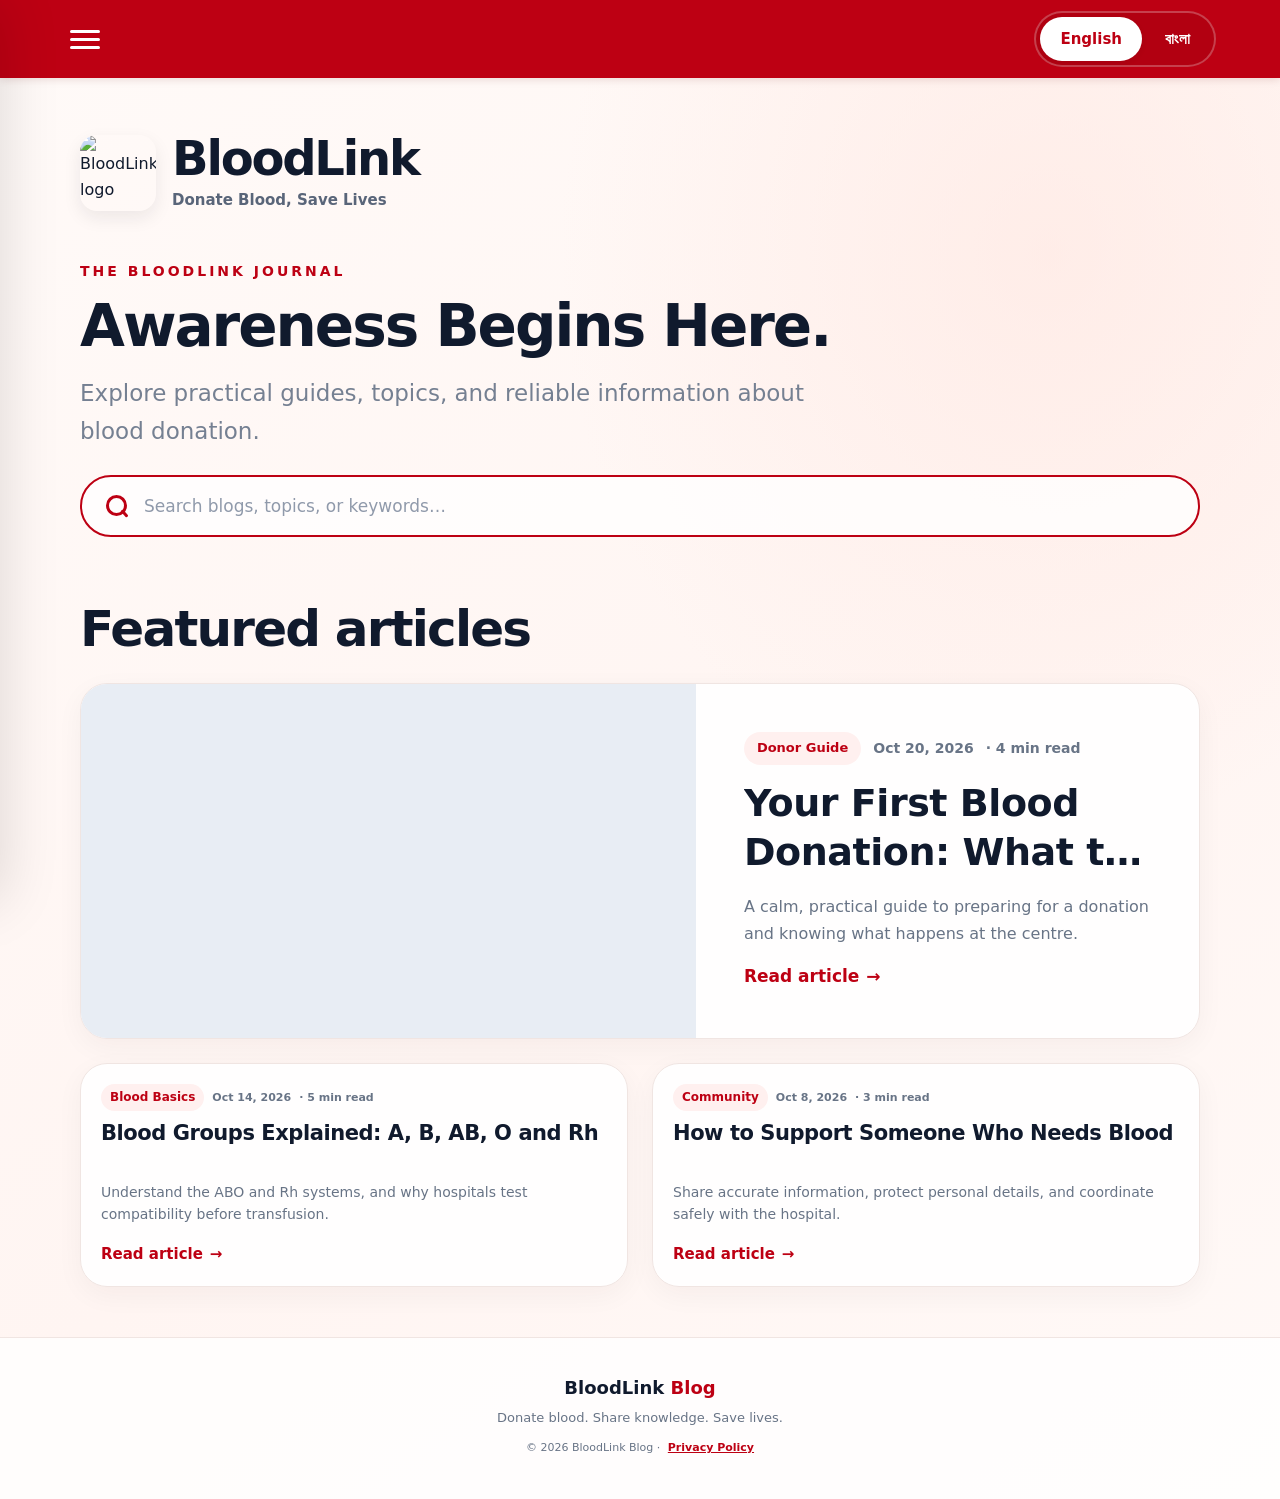
==== index.html @ e67f7aa1 "Add files via upload" ====
<!doctype html>
<html lang="en">
<head>
  <meta charset="utf-8">
  <meta name="viewport" content="width=device-width, initial-scale=1">
  <meta name="theme-color" content="#c90012">
  <meta name="description" content="Explore practical blood donation guides, donor stories, and reliable blood health information from BloodLink Blog.">
  <link rel="canonical" href="https://suchock.github.io/">
  <meta property="og:type" content="website">
  <meta property="og:site_name" content="BloodLink Blog">
  <meta property="og:title" content="BloodLink Blog | Donate Blood, Save Lives">
  <meta property="og:description" content="Explore practical blood donation guides, donor stories, and reliable blood health information.">
  <meta property="og:image" content="https://suchock.github.io/assets/bloodlink-logo.png">
  <meta name="twitter:card" content="summary_large_image">
  <meta name="twitter:title" content="BloodLink Blog | Donate Blood, Save Lives">
  <meta name="twitter:description" content="Explore practical blood donation guides, donor stories, and reliable blood health information.">
  <meta name="twitter:image" content="https://suchock.github.io/assets/bloodlink-logo.png">
  <title>BloodLink Blog</title>
  <link rel="stylesheet" href="css/style.css">
  <script src="js/config.js" defer></script>
  <script src="js/analytics.js" defer></script>
  <script src="js/articles.js" defer></script>
  <script src="js/app.js" defer></script>
</head>
<body>
  <header class="topbar">
    <button class="icon-button menu-button" id="menuToggle" aria-label="Open menu" aria-expanded="false">
      <span></span><span></span><span></span>
    </button>
    <div class="language-switch" role="group" aria-label="Language">
      <button class="lang-button active" data-lang="en">English</button>
      <button class="lang-button" data-lang="bn">বাংলা</button>
    </div>
  </header>

  <div class="scrim" id="scrim"></div>
  <aside class="side-menu" id="sideMenu" aria-hidden="true">
    <div class="side-menu-head">
      <div class="brand-lockup"><img class="brand-logo menu-logo" src="assets/bloodlink-logo.png" alt="BloodLink logo"><div><strong>BloodLink</strong><small data-i18n="menuSubtitle">Donate Blood, Save Lives</small></div></div>
      <button class="icon-button close-menu" id="closeMenu" aria-label="Close menu">×</button>
    </div>
    <nav class="menu-links">
      <a href="index.html"><span>⌂</span><span data-i18n="home">Home</span></a>
      <a href="#latest" class="menu-latest"><span>▤</span><span data-i18n="allBlogs">All blogs</span></a>
      <a href="#about"><span>ⓘ</span><span data-i18n="about">About BloodLink Blog</span></a>
      <button id="menuLanguage"><span>文</span><span data-i18n="language">Language: English / বাংলা</span></button>
      <a href="mailto:bloodlink@example.com?subject=BloodLink%20Blog%20Report"><span>⚑</span><span data-i18n="report">Report a problem</span></a>
      <button id="shareButton"><span>↗</span><span data-i18n="share">Share this website</span></button>
    </nav>
    <div class="menu-note"><span class="status-dot"></span><span data-i18n="menuNote">Made to help people make informed choices.</span></div>
  </aside>

  <main class="page-shell">
    <section class="hero">
      <div class="hero-brand">
        <img class="brand-logo hero-logo-image" src="assets/bloodlink-logo.png" alt="BloodLink logo" width="76" height="76">
        <div class="hero-brand-copy"><h1>BloodLink</h1><p class="tagline" data-i18n="tagline">Donate Blood, Save Lives</p></div>
      </div>
    </section>

    <section class="welcome-row">
      <div class="welcome-copy">
        <p class="eyebrow" data-i18n="eyebrow">THE BLOODLINK JOURNAL</p>
        <h2 data-i18n="heading">Awareness Begins Here.</h2>
        <p class="section-intro" data-i18n="intro">Explore practical guides, topics, and reliable information about blood donation.</p>
      </div>
    </section>

    <section class="search-panel" aria-label="Search blogs">
      <label class="search-box">
        <span class="search-icon" aria-hidden="true"></span>
        <input id="searchInput" type="search" autocomplete="off" placeholder="Search blogs, topics, or keywords." data-i18n-placeholder="searchPlaceholder">
        <button id="clearSearch" class="clear-search" aria-label="Clear search" hidden>×</button>
      </label>
    </section>

    <section id="latest" class="blogs-section">
      <div class="section-heading"><div><h2 data-i18n="latest">Featured articles</h2></div><span class="sort-label" data-i18n="updated">Helpful reads for every donor</span></div>
      <div id="blogGrid" class="blog-grid" aria-live="polite"><div class="loading-state" role="status"><span class="loading-spinner"></span>Loading articles…</div></div>
      <div id="emptyState" class="empty-state" hidden><span class="empty-icon">⌕</span><h3 data-i18n="noResults">No articles found</h3><p data-i18n="noResultsText">Try another keyword or choose a different topic.</p><button class="button-primary" id="resetSearch" data-i18n="reset">Reset search</button></div>
    </section>
  </main>

  <footer class="footer"><a href="index.html" class="footer-brand">BloodLink <span>Blog</span></a><p data-i18n="footerText">Donate blood. Share knowledge. Save lives.</p><small>© <span id="year"></span> BloodLink Blog · <a href="privacy.html">Privacy Policy</a></small></footer>
</body>
</html>
---- css/style.css ----
:root{--red:#c90012;--red-dark:#a90010;--red-soft:#fff1f2;--green:#078e69;--green-soft:#eafaf3;--ink:#111a2d;--muted:#647084;--paper:#f3f6fb;--white:#fff;--line:#e3e8ef;--shadow:0 14px 35px rgba(25,37,58,.08);--radius:24px}
*{box-sizing:border-box}html{scroll-behavior:smooth}body{margin:0;background:var(--paper);color:var(--ink);font-family:Inter,ui-sans-serif,system-ui,-apple-system,BlinkMacSystemFont,"Segoe UI",sans-serif;line-height:1.6}button,input{font:inherit}button,a{-webkit-tap-highlight-color:transparent}a{color:inherit;text-decoration:none}.topbar{height:76px;background:var(--red);color:#fff;display:flex;align-items:center;justify-content:space-between;padding:0 clamp(18px,5vw,54px);box-shadow:0 4px 15px #1c23301a;position:sticky;top:0;z-index:20}.icon-button{border:0;background:transparent;color:inherit;cursor:pointer;display:grid;place-content:center}.menu-button{width:42px;height:42px;gap:5px}.menu-button span{width:25px;height:2.5px;background:#fff;border-radius:5px;display:block}.brand-mini{display:flex;align-items:center;gap:10px;font-size:20px;font-weight:850;letter-spacing:-.7px}.brand-mini small{font-size:12px;letter-spacing:.3px;opacity:.78;font-weight:600;margin-left:4px}.brand-mark{width:58px;height:58px;display:grid;place-items:center;border-radius:21px;background:var(--red);color:#fff;font-size:28px;font-weight:800;box-shadow:0 10px 24px #17203317}.small-mark{width:36px;height:36px;border-radius:12px;font-size:18px;background:#fff;color:var(--red);box-shadow:none}.language-switch{display:flex;gap:3px;padding:4px;border:1px solid #ffffff55;border-radius:40px;background:#97000c55}.lang-button{border:0;background:transparent;color:#fff;font-weight:750;border-radius:30px;padding:9px 17px;cursor:pointer}.lang-button.active{background:#fff;color:var(--red);box-shadow:0 2px 6px #0001}.page-shell{width:min(1120px,calc(100% - 36px));margin:0 auto}.hero{text-align:center;padding:42px 0 24px}.hero-logo{display:flex;align-items:center;justify-content:center;gap:20px}.hero-mark{width:84px;height:84px;border-radius:26px;font-size:40px}.hero h1{font-size:clamp(40px,7vw,68px);line-height:1;margin:0;font-weight:900;letter-spacing:-3px}.tagline{font-size:clamp(16px,2.4vw,23px);color:#536074;font-weight:700;margin:18px 0 21px}.hero-pill{display:inline-flex;align-items:center;gap:10px;border:1px solid #f3e7b7;background:#fffbed;color:#995016;padding:10px 19px;border-radius:50px;font-size:14px;font-weight:750}.pulse-dot,.status-dot{width:8px;height:8px;border-radius:50%;background:var(--green);display:inline-block}.welcome-row{display:flex;align-items:end;justify-content:space-between;gap:24px;margin:36px 0 24px}.eyebrow{font-size:11px;font-weight:850;letter-spacing:1.8px;color:var(--red);margin:0 0 8px}.welcome-row h2,.section-heading h2,.about-card h2{font-size:clamp(25px,3.6vw,37px);line-height:1.2;letter-spacing:-1.1px;margin:0;font-weight:850}.section-intro{color:var(--muted);max-width:620px;margin:12px 0 0}.article-count{min-width:94px;text-align:center;background:#fff;border:1px solid var(--line);border-radius:18px;padding:10px 17px;box-shadow:0 6px 20px #14233b08}.article-count strong{display:block;color:var(--red);font-size:25px;line-height:1.1}.article-count span{font-size:12px;color:var(--muted);font-weight:700}.search-panel{background:#fff;border:1px solid var(--line);border-radius:var(--radius);padding:19px 20px;margin-bottom:35px;box-shadow:0 8px 24px #14233b06}.search-box{display:flex;align-items:center;gap:12px;background:#f6f8fb;border:1px solid #e8edf3;border-radius:15px;padding:0 15px;height:54px}.search-icon{font-size:28px;line-height:1;color:var(--red);transform:rotate(-20deg)}.search-box input{width:100%;border:0;outline:0;background:transparent;color:var(--ink);font-size:15px}.search-box input::placeholder{color:#909aab}.clear-search{border:0;background:#e7ebf1;color:#657083;border-radius:50%;width:27px;height:27px;cursor:pointer;font-size:19px}.filter-row{display:flex;align-items:center;gap:14px;flex-wrap:wrap;margin-top:16px}.filter-row>span{font-size:12px;font-weight:800;color:var(--muted)}.topic-filters{display:flex;gap:8px;flex-wrap:wrap}.topic-chip{border:1px solid var(--line);background:#fff;color:#586477;padding:6px 12px;border-radius:30px;font-size:12px;font-weight:750;cursor:pointer}.topic-chip.active,.topic-chip:hover{background:var(--red-soft);border-color:#f2c6cb;color:var(--red)}.section-heading{display:flex;align-items:end;justify-content:space-between;gap:18px;margin-bottom:18px}.sort-label{font-size:12px;color:var(--muted)}.blog-grid{display:grid;grid-template-columns:repeat(3,minmax(0,1fr));gap:19px}.blog-card{background:#fff;border:1px solid var(--line);border-radius:21px;overflow:hidden;transition:transform .2s,box-shadow .2s;min-width:0}.blog-card:hover{transform:translateY(-4px);box-shadow:var(--shadow)}.card-image{display:block;width:100%;height:190px;object-fit:cover;background:#e6ebf2}.card-body{padding:18px}.card-meta{display:flex;align-items:center;gap:8px;flex-wrap:wrap;font-size:11px;color:var(--muted);font-weight:700}.category-label{background:var(--red-soft);color:var(--red);border-radius:30px;padding:4px 9px}.card-title{font-size:20px;line-height:1.3;letter-spacing:-.45px;margin:12px 0 9px;font-weight:850}.card-excerpt{font-size:13px;line-height:1.7;color:var(--muted);margin:0 0 17px}.read-link{display:inline-flex;align-items:center;gap:7px;color:var(--red);font-size:13px;font-weight:850}.read-link span{transition:transform .2s}.read-link:hover span{transform:translateX(4px)}.empty-state{text-align:center;padding:55px 20px;background:#fff;border:1px dashed #d7dee8;border-radius:24px}.empty-icon{font-size:42px;color:var(--red)}.empty-state h3{margin:8px 0 0}.empty-state p{color:var(--muted)}.button-primary{border:0;border-radius:12px;background:var(--red);color:#fff;font-weight:800;padding:11px 17px;cursor:pointer}.about-card{display:flex;align-items:center;gap:23px;margin:54px 0;background:var(--green-soft);border:1px solid #b7ead7;border-radius:24px;padding:27px}.about-symbol{width:66px;height:66px;flex:0 0 66px;border-radius:20px;background:var(--green);color:#fff;display:grid;place-items:center;font-size:29px}.about-card .eyebrow{color:var(--green)}.about-card h2{font-size:26px}.about-card p:last-child{color:#557469;margin-bottom:0;max-width:780px;font-size:14px}.footer{text-align:center;padding:26px 18px 30px;background:#fff;border-top:1px solid var(--line);color:var(--muted)}.footer-brand{font-weight:900;color:var(--ink);font-size:18px}.footer-brand span{color:var(--red)}.footer p{font-size:13px;margin:5px 0}.footer small{font-size:11px}.scrim{position:fixed;inset:0;background:#10182770;z-index:29;opacity:0;pointer-events:none;transition:opacity .25s}.side-menu{position:fixed;z-index:30;left:0;top:0;bottom:0;width:min(360px,88vw);background:#fff;box-shadow:20px 0 55px #0002;transform:translateX(-105%);transition:transform .25s;padding:24px 20px;display:flex;flex-direction:column}.menu-open .side-menu{transform:translateX(0)}.menu-open .scrim{opacity:1;pointer-events:auto}.side-menu-head{display:flex;align-items:center;justify-content:space-between;padding-bottom:24px;border-bottom:1px solid var(--line)}.brand-lockup{display:flex;align-items:center;gap:12px}.brand-lockup strong{display:block;font-size:21px;letter-spacing:-.7px}.brand-lockup small{display:block;font-size:11px;color:var(--muted)}.close-menu{font-size:32px;color:#667085;width:40px;height:40px}.menu-links{display:grid;gap:5px;padding-top:18px}.menu-links a,.menu-links button{display:flex;align-items:center;gap:13px;border:0;background:transparent;text-align:left;padding:13px 12px;border-radius:12px;color:#344054;font-weight:700;font-size:14px;cursor:pointer}.menu-links a>span:first-child,.menu-links button>span:first-child{width:23px;text-align:center;color:var(--red);font-size:19px}.menu-links a:hover,.menu-links button:hover{background:var(--red-soft);color:var(--red)}.menu-note{margin-top:auto;border-radius:14px;background:#effaf5;color:#4c7567;padding:13px;font-size:12px;display:flex;align-items:center;gap:8px}.article-shell{max-width:850px;padding-top:28px}.back-link{display:inline-flex;gap:9px;align-items:center;color:var(--red);font-size:13px;font-weight:800;margin:0 0 20px}.article-hero-image{width:100%;max-height:440px;object-fit:cover;border-radius:24px;display:block;margin-bottom:26px;box-shadow:var(--shadow)}.article-header{padding:4px 2px 20px}.article-header h1{font-size:clamp(31px,5.5vw,49px);line-height:1.12;letter-spacing:-1.7px;margin:14px 0}.article-subtitle{font-size:17px;color:var(--muted);margin:0 0 18px}.article-body{background:#fff;border:1px solid var(--line);border-radius:22px;padding:clamp(20px,5vw,42px);font-size:16px;line-height:1.9;color:#344054}.article-body h2{font-size:25px;line-height:1.3;color:var(--ink);letter-spacing:-.6px;margin:30px 0 9px}.article-body h2:first-child{margin-top:0}.article-body p{margin:0 0 17px}.article-body ul{padding-left:22px}.article-body li{margin:7px 0}.article-callout{background:var(--red-soft);border-left:4px solid var(--red);padding:16px 18px;border-radius:0 13px 13px 0;margin:24px 0;color:#8d1c27;font-size:14px}.article-disclaimer{font-size:12px;color:#7b8494;border-top:1px solid var(--line);margin-top:28px;padding-top:16px}.related-section{margin:48px 0}.related-grid{grid-template-columns:repeat(2,minmax(0,1fr))}.not-found{text-align:center;background:#fff;border-radius:24px;padding:45px 20px}.not-found h1{font-size:30px}.not-found p{color:var(--muted)}
@media(max-width:760px){.topbar{height:66px;padding:0 15px}.brand-mini{font-size:17px;gap:7px}.small-mark{width:30px;height:30px;border-radius:10px;font-size:15px}.brand-mini small{font-size:10px}.lang-button{padding:8px 11px;font-size:12px}.page-shell{width:min(100% - 28px,600px)}.hero{padding:34px 0 16px}.hero-logo{gap:12px}.hero-mark{width:64px;height:64px;border-radius:20px;font-size:31px}.hero h1{letter-spacing:-2px}.tagline{margin:14px 0 17px}.hero-pill{font-size:11px;padding:9px 12px}.welcome-row{align-items:start;margin-top:30px}.welcome-row h2{font-size:27px}.section-intro{font-size:13px}.article-count{min-width:68px;padding:9px 10px}.article-count strong{font-size:21px}.article-count span{font-size:10px}.search-panel{padding:14px;border-radius:19px;margin-bottom:28px}.search-box{height:50px;padding:0 11px}.search-box input{font-size:13px}.filter-row{align-items:start;display:block}.topic-filters{margin-top:9px}.blog-grid{grid-template-columns:repeat(2,minmax(0,1fr));gap:12px}.card-image{height:135px}.card-body{padding:13px}.card-title{font-size:16px;margin:9px 0 7px}.card-excerpt{font-size:12px;line-height:1.55}.card-meta{font-size:10px}.category-label{padding:3px 7px}.read-link{font-size:12px}.sort-label{display:none}.about-card{align-items:flex-start;gap:14px;padding:19px;margin:36px 0}.about-symbol{width:48px;height:48px;flex-basis:48px;border-radius:15px;font-size:22px}.about-card h2{font-size:21px}.about-card p:last-child{font-size:12px}.article-shell{padding-top:20px}.article-hero-image{border-radius:18px;margin-bottom:20px}.article-header h1{font-size:33px}.article-subtitle{font-size:15px}.article-body{border-radius:18px;padding:22px 18px;font-size:15px}.article-body h2{font-size:22px}.related-grid{grid-template-columns:repeat(2,minmax(0,1fr))}}
@media(max-width:390px){.brand-mini{font-size:15px}.brand-mini small{display:none}.lang-button{padding:7px 8px}.blog-grid{grid-template-columns:1fr}.card-image{height:190px}.card-title{font-size:19px}.card-body{padding:16px}.card-excerpt{font-size:13px}.related-grid{grid-template-columns:1fr}.welcome-row h2{font-size:24px}}

/* Official BloodLink logo asset */
.brand-logo{display:block;object-fit:contain;flex-shrink:0}.small-logo{width:36px;height:36px;border-radius:11px}.menu-logo{width:58px;height:58px;border-radius:18px}.hero-logo-image{width:84px;height:84px;border-radius:25px;box-shadow:0 10px 24px #17203317}.about-logo-image{object-fit:cover;border-radius:17px}
@media(max-width:760px){.small-logo{width:30px;height:30px;border-radius:9px}.menu-logo{width:50px;height:50px;border-radius:15px}.hero-logo-image{width:64px;height:64px;border-radius:19px}}

/* Updates: removed decorative hero/menu sections; keep compact header and useful loading feedback. */
.brand-mini{display:none!important}
.loading-state{grid-column:1/-1;display:flex;align-items:center;justify-content:center;gap:12px;min-height:150px;color:var(--muted);font-weight:700;background:#fff;border:1px solid var(--line);border-radius:18px;padding:24px}
.loading-spinner{width:22px;height:22px;border:3px solid #f3c7cc;border-top-color:var(--red);border-radius:50%;animation:bl-spin .8s linear infinite;display:inline-block}
@keyframes bl-spin{to{transform:rotate(360deg)}}
.footer a[href="privacy.html"]{color:var(--red);font-weight:700;text-decoration:underline;margin-left:4px}

/* Compact mobile-first refinements: smaller brand, tighter spacing, stable search. */
[hidden]{display:none!important}
.hero{padding:24px 0 8px}
.hero-logo{gap:14px}
.hero-logo-image{width:64px;height:64px;border-radius:19px;box-shadow:none}
.hero h1{font-size:clamp(34px,5.5vw,54px);letter-spacing:-2px}
.tagline{font-size:clamp(15px,2vw,20px);margin:10px 0 12px}
.welcome-row{margin:22px 0 18px}
.search-panel{background:transparent;border:0;border-radius:0;padding:0;margin:0 0 28px;box-shadow:none}
.search-box{height:52px;background:#fff;border:1px solid #dfe5ed;border-radius:14px;padding:0 14px;gap:10px;box-shadow:0 2px 8px #14233b05;transition:border-color .18s,box-shadow .18s}
.search-box:focus-within{border-color:#d65b66;box-shadow:0 0 0 3px #c9001212}
.search-icon{font-size:0;transform:none;width:17px;height:17px;position:relative;flex:0 0 17px}
.search-icon:before{content:"";position:absolute;width:10px;height:10px;border:2px solid var(--red);border-radius:50%;left:0;top:0}
.search-icon:after{content:"";position:absolute;width:7px;height:2px;background:var(--red);border-radius:2px;transform:rotate(45deg);left:10px;top:12px}
.search-box input{min-width:0;font-size:15px;padding:0;appearance:none;-webkit-appearance:none}
.search-box input::-webkit-search-cancel-button,.search-box input::-webkit-search-decoration{-webkit-appearance:none;appearance:none}
.search-box input:focus{outline:none}
.clear-search{width:28px;height:28px;display:grid;place-items:center;flex:0 0 28px;font-size:18px;line-height:1}
.clear-search[hidden]{display:none!important}
@media(max-width:760px){.hero{padding:20px 0 6px}.hero-logo{gap:11px}.hero-logo-image{width:54px;height:54px;border-radius:16px}.hero h1{font-size:clamp(31px,8vw,43px);letter-spacing:-1.6px}.tagline{margin:8px 0 10px;font-size:15px}.welcome-row{margin:18px 0 16px}.search-panel{margin-bottom:25px}.search-box{height:50px;border-radius:13px;padding:0 13px}.search-box input{font-size:14px}}
@media(max-width:390px){.hero-logo-image{width:48px;height:48px}.hero h1{font-size:30px}.hero-logo{gap:9px}.tagline{font-size:14px}}


/* Final responsive polish: compact, balanced article previews and safer mobile spacing. */
.blog-card{display:flex;flex-direction:column;min-height:100%;}
.blog-card>a:first-child{display:block;overflow:hidden;background:#e8edf4;}
.card-image{height:168px;transition:transform .25s;}
.blog-card:hover .card-image{transform:scale(1.025);}
.card-body{display:flex;flex:1;flex-direction:column;align-items:flex-start;padding:16px;}
.card-meta{gap:6px 8px;max-height:48px;overflow:hidden;}
.card-title{display:-webkit-box;-webkit-line-clamp:2;-webkit-box-orient:vertical;overflow:hidden;min-height:2.55em;margin:9px 0 7px;font-size:18px;}
.card-excerpt{display:-webkit-box;-webkit-line-clamp:3;-webkit-box-orient:vertical;overflow:hidden;margin:0 0 12px;line-height:1.55;font-size:13px;}
.read-link{margin-top:auto;padding-top:4px;}
button:focus-visible,a:focus-visible,input:focus-visible{outline:3px solid #e78b94;outline-offset:3px;}
img{max-width:100%;}
@media(max-width:760px){.blog-grid{grid-template-columns:repeat(2,minmax(0,1fr));gap:14px}.card-image{height:145px}.card-body{padding:13px}.card-title{font-size:16px;min-height:2.55em}.card-excerpt{-webkit-line-clamp:3;font-size:12px}.card-meta{font-size:10px;gap:5px}.category-label{padding:3px 7px}}
@media(max-width:540px){.page-shell{width:calc(100% - 28px)}.blog-grid,.related-grid{grid-template-columns:minmax(0,1fr);gap:14px}.blog-card{display:grid;grid-template-columns:112px minmax(0,1fr);align-items:stretch;border-radius:18px}.blog-card>a:first-child{height:100%;min-height:150px}.card-image{height:100%;min-height:150px;max-height:190px;object-fit:cover}.card-body{padding:12px;min-width:0}.card-title{font-size:16px;line-height:1.28;margin:7px 0 6px;min-height:0}.card-excerpt{-webkit-line-clamp:3;font-size:12px;line-height:1.45;margin-bottom:7px}.card-meta{max-height:40px;font-size:9px}.category-label{padding:2px 6px}.read-link{font-size:12px}.section-heading h2{font-size:26px}.welcome-row h2{font-size:27px}.hero-logo-image{width:48px;height:48px}.hero h1{font-size:30px}.tagline{font-size:14px}.about-card{margin:30px 0}}
@media(max-width:360px){.blog-card{grid-template-columns:94px minmax(0,1fr)}.blog-card>a:first-child,.card-image{min-height:138px}.card-body{padding:10px}.card-title{font-size:15px}.card-excerpt{font-size:11px}.card-meta{gap:4px}}
@media(prefers-reduced-motion:reduce){*,*::before,*::after{scroll-behavior:auto!important;animation:none!important;transition:none!important}}

/* BloodLink Journal visual refresh — inspired by the supplied app reference. */
:root{--paper:#fff8f6;--ink:#101a2d;--muted:#687486;--red:#bd0013;--red-dark:#a90010;--line:#f0e5e2;--red-soft:#fff0ef}
body{background:radial-gradient(ellipse at 82% 17%,rgba(255,226,219,.48),transparent 33%),linear-gradient(145deg,#fffaf8 0%,#fff5f2 58%,#fff9f7 100%);}
.topbar{height:78px;padding:0 clamp(22px,5.2vw,64px);box-shadow:0 2px 8px rgba(90,0,10,.12)}
.menu-button span{width:30px;height:3px}
.language-switch{padding:4px;border:2px solid rgba(255,255,255,.25);background:rgba(120,0,8,.15);gap:3px}
.lang-button{font-size:15px;padding:10px 20px}
.page-shell{width:min(1120px,calc(100% - 64px))}
.hero{text-align:left;padding:52px 0 34px}
.hero-brand{display:flex;align-items:center;gap:16px;width:max-content;max-width:100%}
.hero-logo-image{width:76px;height:76px;border-radius:17px;box-shadow:0 7px 18px rgba(31,25,35,.08)}
.hero-brand-copy{min-width:0}
.hero h1{font-size:clamp(34px,5vw,48px);line-height:1.02;letter-spacing:-2.2px;font-weight:900}
.tagline{font-size:15px;color:#596579;font-weight:600;margin:5px 0 0}
.welcome-row{margin:14px 0 24px;align-items:flex-start}
.welcome-row h2{font-size:clamp(36px,6vw,58px);line-height:1.12;letter-spacing:-2px;max-width:900px}
.eyebrow{font-size:14px;letter-spacing:3px;margin-bottom:12px}
.section-intro{font-size:clamp(17px,2.2vw,23px);line-height:1.65;max-width:790px;margin:16px 0 0;color:#758092}
.search-panel{background:transparent;border:0;padding:0;margin:0 0 62px;box-shadow:none}
.search-box{height:62px;border:2px solid var(--red);background:rgba(255,255,255,.78);border-radius:40px;padding:0 24px;gap:16px;box-shadow:none}
.search-box:focus-within{border-color:#99000e;box-shadow:0 0 0 4px rgba(189,0,19,.08)}
.search-box input{font-size:17px}
.search-icon{width:22px;height:22px;flex:0 0 22px;position:relative;font-size:0;transform:none}
.search-icon:before{content:"";position:absolute;width:15px;height:15px;border:3px solid var(--red);border-radius:50%;left:0;top:0}
.search-icon:after{content:"";position:absolute;width:9px;height:3px;background:var(--red);border-radius:3px;transform:rotate(48deg);left:14px;top:17px}
.section-heading{margin:0 0 24px;align-items:center}
.section-heading h2{font-size:clamp(32px,5vw,50px);letter-spacing:-1.8px}
.section-heading .eyebrow,.section-heading .sort-label{display:none}
.blog-grid{grid-template-columns:repeat(2,minmax(0,1fr));gap:24px}
.blog-card{border:1px solid #f0e5e2;border-radius:27px;background:rgba(255,255,255,.92);box-shadow:0 8px 28px rgba(50,25,30,.045)}
.blog-card:first-child{grid-column:1/-1}
.blog-card:first-child>a:first-child{height:auto}
.blog-card:first-child .card-image{height:auto;aspect-ratio:16/9;max-height:520px;border-radius:26px 26px 0 0}
.blog-card:first-child .card-body{padding:25px 30px 28px}
.blog-card:first-child .card-title{font-size:clamp(25px,3.4vw,38px);line-height:1.28;min-height:0;margin:14px 0 18px;max-width:900px}
.blog-card:first-child .card-excerpt{font-size:16px;line-height:1.65;-webkit-line-clamp:2;max-width:850px}
.blog-card:first-child .card-meta{font-size:14px;gap:12px}
.blog-card:first-child .category-label{padding:6px 13px;font-size:13px}
.blog-card:first-child .read-link{font-size:17px}
.blog-card:not(:first-child) .card-image{height:210px}
.card-body{padding:20px}
.card-title{font-size:21px;line-height:1.32}
.card-excerpt{font-size:14px;line-height:1.6}
.category-label{font-size:12px}
.read-link{font-size:15px}
.about-card{background:#eaf8f1;border-color:#c8e9dc}
.footer{background:rgba(255,255,255,.8);border-color:#f0e5e2;margin-top:50px;padding:36px 18px 40px}
@media(min-width:900px){.page-shell{width:min(1120px,calc(100% - 96px))}.hero{padding-top:56px}.blog-card:first-child{display:grid;grid-template-columns:1.1fr .9fr;align-items:stretch}.blog-card:first-child>a:first-child{height:100%;min-height:340px}.blog-card:first-child .card-image{height:100%;min-height:340px;aspect-ratio:auto;object-fit:cover;border-radius:26px 0 0 26px}.blog-card:first-child .card-body{justify-content:center;padding:clamp(25px,4vw,48px)}}
@media(max-width:760px){.topbar{height:76px;padding:0 28px}.lang-button{font-size:14px;padding:9px 17px}.page-shell{width:calc(100% - 56px)}.hero{padding:52px 0 35px}.hero-logo-image{width:76px;height:76px;border-radius:17px}.hero h1{font-size:42px;letter-spacing:-2px}.tagline{font-size:15px;margin-top:5px}.welcome-row{margin:12px 0 24px}.welcome-row h2{font-size:clamp(34px,7.8vw,46px);letter-spacing:-1.5px}.eyebrow{font-size:13px;letter-spacing:2.6px}.section-intro{font-size:18px;line-height:1.65;margin-top:15px}.search-panel{margin-bottom:60px}.search-box{height:60px;padding:0 22px}.search-box input{font-size:16px}.section-heading{margin-bottom:22px}.section-heading h2{font-size:36px}.blog-grid{grid-template-columns:1fr;gap:20px}.blog-card:first-child{display:flex}.blog-card:first-child .card-image{height:auto;aspect-ratio:1.55;max-height:none;border-radius:26px 26px 0 0}.blog-card:first-child .card-body{padding:20px 22px 24px}.blog-card:first-child .card-title{font-size:clamp(23px,5.5vw,30px);line-height:1.3;margin:12px 0 15px}.blog-card:first-child .card-excerpt{font-size:14px;-webkit-line-clamp:2}.blog-card:first-child .card-meta{font-size:12px;gap:8px}.blog-card:first-child .read-link{font-size:15px}.blog-card:not(:first-child){display:grid;grid-template-columns:120px minmax(0,1fr)}.blog-card:not(:first-child)>a:first-child{height:100%;min-height:150px}.blog-card:not(:first-child) .card-image{height:100%;min-height:150px;object-fit:cover;border-radius:26px 0 0 26px}.blog-card:not(:first-child) .card-body{padding:13px}.blog-card:not(:first-child) .card-title{font-size:16px;margin:7px 0}.blog-card:not(:first-child) .card-excerpt{font-size:12px;-webkit-line-clamp:2}.blog-card:not(:first-child) .card-meta{font-size:10px}.blog-card:not(:first-child) .read-link{font-size:12px}}
@media(max-width:390px){.topbar{padding:0 18px}.page-shell{width:calc(100% - 36px)}.hero{padding-top:42px}.hero-logo-image{width:64px;height:64px}.hero h1{font-size:36px}.tagline{font-size:13px}.welcome-row h2{font-size:33px}.section-intro{font-size:16px}.search-panel{margin-bottom:46px}.search-box{height:55px;padding:0 17px}.search-box input{font-size:14px}.section-heading h2{font-size:31px}.blog-card:first-child .card-body{padding:17px}.blog-card:not(:first-child){grid-template-columns:100px minmax(0,1fr)}}
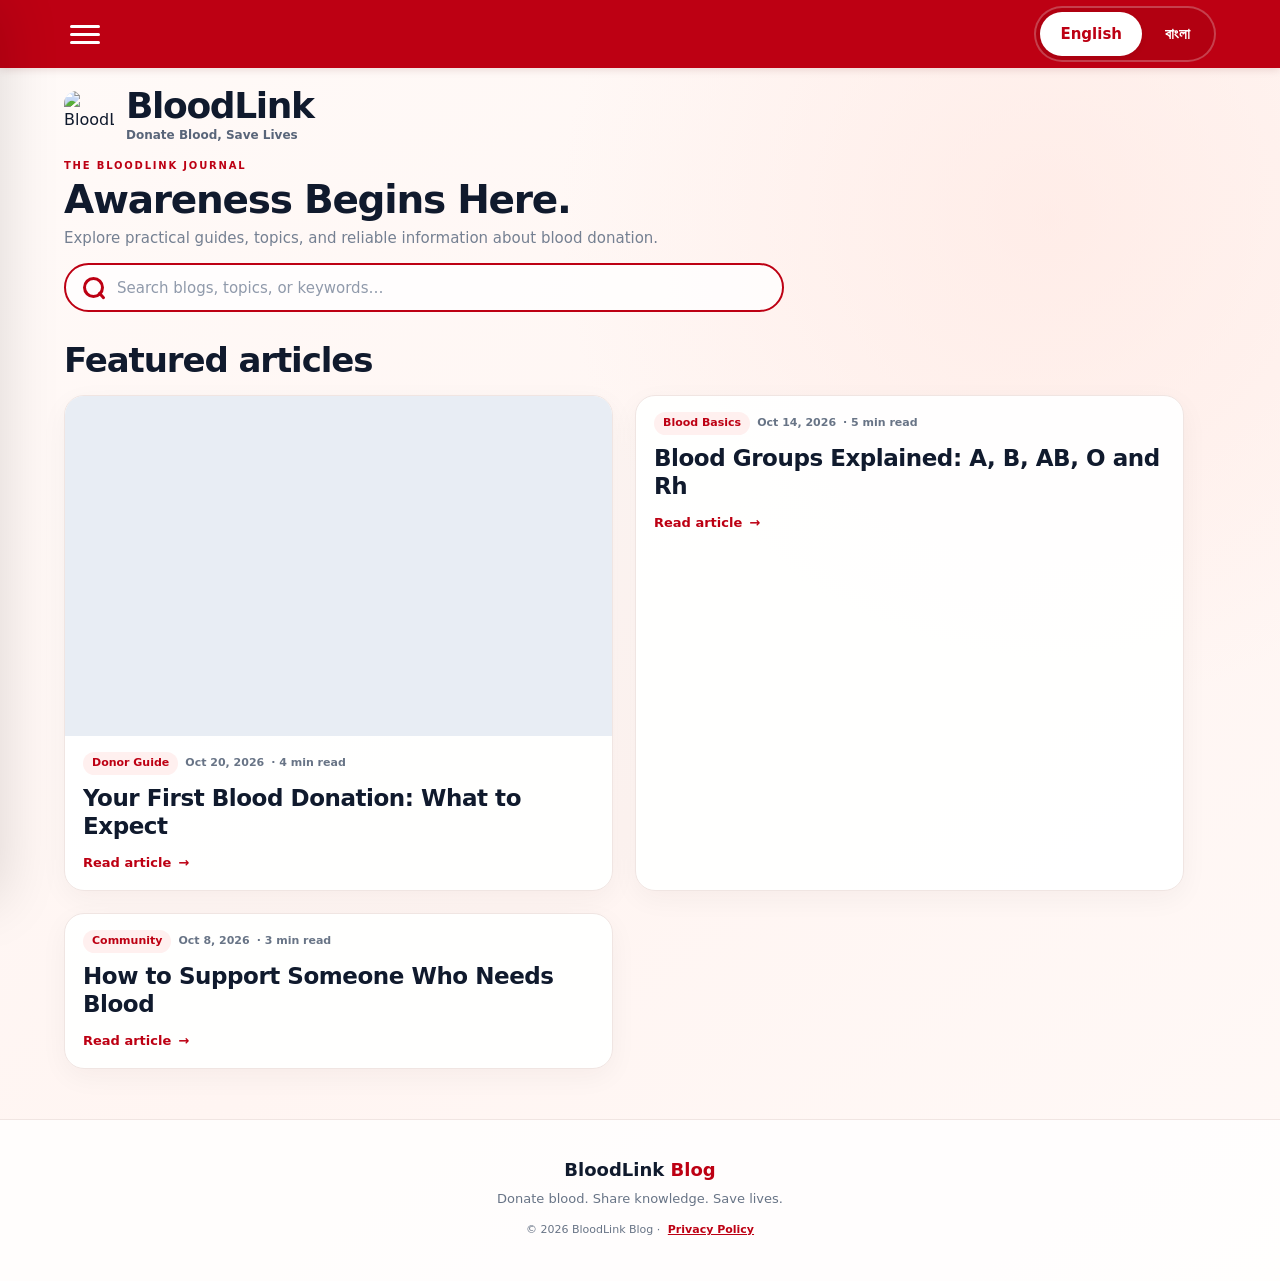
==== commit 184ae2a2: "Add files via upload" ====
--- a/index.html
+++ b/index.html
@@ -3,6 +3,15 @@
 <head>
   <meta charset="utf-8">
   <meta name="viewport" content="width=device-width, initial-scale=1">
+  <script>
+    // Prevent mobile browsers from restoring an old scroll position on a fresh page open.
+    try { if ("scrollRestoration" in history) history.scrollRestoration = "manual"; } catch (_) {}
+    window.addEventListener("pageshow", function (event) {
+      if (!location.hash && (event.persisted || window.scrollY > 0)) {
+        window.scrollTo({ top: 0, left: 0, behavior: "instant" });
+      }
+    });
+  </script>
   <meta name="theme-color" content="#c90012">
   <meta name="description" content="Explore practical blood donation guides, donor stories, and reliable blood health information from BloodLink Blog.">
   <link rel="canonical" href="https://suchock.github.io/">
--- a/css/style.css
+++ b/css/style.css
@@ -104,3 +104,108 @@
 @media(min-width:900px){.page-shell{width:min(1120px,calc(100% - 96px))}.hero{padding-top:56px}.blog-card:first-child{display:grid;grid-template-columns:1.1fr .9fr;align-items:stretch}.blog-card:first-child>a:first-child{height:100%;min-height:340px}.blog-card:first-child .card-image{height:100%;min-height:340px;aspect-ratio:auto;object-fit:cover;border-radius:26px 0 0 26px}.blog-card:first-child .card-body{justify-content:center;padding:clamp(25px,4vw,48px)}}
 @media(max-width:760px){.topbar{height:76px;padding:0 28px}.lang-button{font-size:14px;padding:9px 17px}.page-shell{width:calc(100% - 56px)}.hero{padding:52px 0 35px}.hero-logo-image{width:76px;height:76px;border-radius:17px}.hero h1{font-size:42px;letter-spacing:-2px}.tagline{font-size:15px;margin-top:5px}.welcome-row{margin:12px 0 24px}.welcome-row h2{font-size:clamp(34px,7.8vw,46px);letter-spacing:-1.5px}.eyebrow{font-size:13px;letter-spacing:2.6px}.section-intro{font-size:18px;line-height:1.65;margin-top:15px}.search-panel{margin-bottom:60px}.search-box{height:60px;padding:0 22px}.search-box input{font-size:16px}.section-heading{margin-bottom:22px}.section-heading h2{font-size:36px}.blog-grid{grid-template-columns:1fr;gap:20px}.blog-card:first-child{display:flex}.blog-card:first-child .card-image{height:auto;aspect-ratio:1.55;max-height:none;border-radius:26px 26px 0 0}.blog-card:first-child .card-body{padding:20px 22px 24px}.blog-card:first-child .card-title{font-size:clamp(23px,5.5vw,30px);line-height:1.3;margin:12px 0 15px}.blog-card:first-child .card-excerpt{font-size:14px;-webkit-line-clamp:2}.blog-card:first-child .card-meta{font-size:12px;gap:8px}.blog-card:first-child .read-link{font-size:15px}.blog-card:not(:first-child){display:grid;grid-template-columns:120px minmax(0,1fr)}.blog-card:not(:first-child)>a:first-child{height:100%;min-height:150px}.blog-card:not(:first-child) .card-image{height:100%;min-height:150px;object-fit:cover;border-radius:26px 0 0 26px}.blog-card:not(:first-child) .card-body{padding:13px}.blog-card:not(:first-child) .card-title{font-size:16px;margin:7px 0}.blog-card:not(:first-child) .card-excerpt{font-size:12px;-webkit-line-clamp:2}.blog-card:not(:first-child) .card-meta{font-size:10px}.blog-card:not(:first-child) .read-link{font-size:12px}}
 @media(max-width:390px){.topbar{padding:0 18px}.page-shell{width:calc(100% - 36px)}.hero{padding-top:42px}.hero-logo-image{width:64px;height:64px}.hero h1{font-size:36px}.tagline{font-size:13px}.welcome-row h2{font-size:33px}.section-intro{font-size:16px}.search-panel{margin-bottom:46px}.search-box{height:55px;padding:0 17px}.search-box input{font-size:14px}.section-heading h2{font-size:31px}.blog-card:first-child .card-body{padding:17px}.blog-card:not(:first-child){grid-template-columns:100px minmax(0,1fr)}}
+
+/* Journal article cards: every article uses the same full editorial layout. */
+.blog-grid,.related-grid{display:grid;grid-template-columns:minmax(0,1fr);gap:24px}
+.blog-card,.blog-card:first-child,.blog-card:not(:first-child){display:flex;flex-direction:column;min-width:0;border:1px solid #f0e5e2;border-radius:27px;background:rgba(255,255,255,.96);overflow:hidden;box-shadow:0 8px 28px rgba(50,25,30,.045)}
+.blog-card>a:first-child,.blog-card:not(:first-child)>a:first-child{display:block;width:100%;height:auto;min-height:0;overflow:hidden}
+.blog-card .card-image,.blog-card:first-child .card-image,.blog-card:not(:first-child) .card-image{display:block;width:100%;height:auto;min-height:0;max-height:none;aspect-ratio:16/9;object-fit:cover;border-radius:0;transition:transform .25s}
+.blog-card .card-body,.blog-card:first-child .card-body,.blog-card:not(:first-child) .card-body{display:flex;flex-direction:column;align-items:flex-start;padding:clamp(18px,4vw,30px);min-width:0}
+.blog-card .card-meta,.blog-card:first-child .card-meta,.blog-card:not(:first-child) .card-meta{font-size:14px;gap:10px}
+.blog-card .card-title,.blog-card:first-child .card-title,.blog-card:not(:first-child) .card-title{font-size:clamp(23px,3.5vw,36px);line-height:1.28;letter-spacing:-.8px;margin:14px 0 18px;min-height:0;max-width:900px}
+.blog-card .card-excerpt{display:none!important}
+.blog-card .read-link,.blog-card:first-child .read-link,.blog-card:not(:first-child) .read-link{font-size:16px;margin-top:0}
+.blog-card:hover{transform:translateY(-2px);box-shadow:0 12px 34px rgba(50,25,30,.08)}
+@media(min-width:900px){.blog-grid,.related-grid{grid-template-columns:minmax(0,1fr);gap:28px}.blog-card,.blog-card:first-child,.blog-card:not(:first-child){display:grid;grid-template-columns:minmax(0,1.05fr) minmax(0,.95fr);align-items:stretch}.blog-card>a:first-child,.blog-card:not(:first-child)>a:first-child{height:100%;min-height:300px}.blog-card .card-image,.blog-card:first-child .card-image,.blog-card:not(:first-child) .card-image{height:100%;min-height:300px;aspect-ratio:auto;border-radius:0;object-fit:cover}.blog-card .card-body,.blog-card:first-child .card-body,.blog-card:not(:first-child) .card-body{justify-content:center;padding:clamp(24px,3.5vw,46px)}}
+@media(max-width:760px){.blog-grid,.related-grid{grid-template-columns:minmax(0,1fr);gap:20px}.blog-card,.blog-card:first-child,.blog-card:not(:first-child){display:flex;flex-direction:column}.blog-card>a:first-child,.blog-card:not(:first-child)>a:first-child{height:auto;min-height:0}.blog-card .card-image,.blog-card:first-child .card-image,.blog-card:not(:first-child) .card-image{height:auto;min-height:0;aspect-ratio:1.55;max-height:none;border-radius:0}.blog-card .card-body,.blog-card:first-child .card-body,.blog-card:not(:first-child) .card-body{padding:20px 22px 24px}.blog-card .card-meta,.blog-card:first-child .card-meta,.blog-card:not(:first-child) .card-meta{font-size:12px;gap:8px}.blog-card .card-title,.blog-card:first-child .card-title,.blog-card:not(:first-child) .card-title{font-size:clamp(23px,5.5vw,30px);line-height:1.3;margin:12px 0 15px}.blog-card .read-link,.blog-card:first-child .read-link,.blog-card:not(:first-child) .read-link{font-size:15px}}
+
+/* Compact journal cards: consistent 16:9 media and tighter typography. */
+.blog-grid,.related-grid{display:grid;grid-template-columns:repeat(2,minmax(0,1fr));gap:18px}
+.blog-card,.blog-card:first-child,.blog-card:not(:first-child){display:flex;flex-direction:column;min-width:0;border-radius:20px}
+.blog-card:first-child{grid-column:auto}
+.blog-card>a:first-child,.blog-card:not(:first-child)>a:first-child{display:block;width:100%;height:auto;min-height:0;overflow:hidden}
+.blog-card .card-image,.blog-card:first-child .card-image,.blog-card:not(:first-child) .card-image{display:block;width:100%;height:auto;min-height:0;max-height:none;aspect-ratio:16/9;object-fit:cover;border-radius:0}
+.blog-card .card-body,.blog-card:first-child .card-body,.blog-card:not(:first-child) .card-body{display:flex;flex-direction:column;align-items:flex-start;justify-content:flex-start;padding:15px 17px 17px;min-width:0}
+.blog-card .card-meta,.blog-card:first-child .card-meta,.blog-card:not(:first-child) .card-meta{font-size:11px;line-height:1.35;gap:7px}
+.blog-card .category-label,.blog-card:first-child .category-label,.blog-card:not(:first-child) .category-label{font-size:11px;padding:4px 9px}
+.blog-card .card-title,.blog-card:first-child .card-title,.blog-card:not(:first-child) .card-title{font-size:clamp(18px,2vw,23px);line-height:1.22;letter-spacing:-.45px;margin:9px 0 11px;max-width:none}
+.blog-card .card-excerpt{display:none!important}
+.blog-card .read-link,.blog-card:first-child .read-link,.blog-card:not(:first-child) .read-link{font-size:13px;line-height:1.3;margin-top:0}
+.blog-card:hover{transform:translateY(-2px)}
+@media(min-width:900px){.blog-grid,.related-grid{grid-template-columns:repeat(2,minmax(0,1fr));gap:22px}.blog-card .card-body,.blog-card:first-child .card-body,.blog-card:not(:first-child) .card-body{padding:16px 18px 18px}}
+@media(max-width:760px){.blog-grid,.related-grid{grid-template-columns:minmax(0,1fr);gap:16px}.blog-card .card-image,.blog-card:first-child .card-image,.blog-card:not(:first-child) .card-image{aspect-ratio:16/9;height:auto;min-height:0;max-height:none}.blog-card .card-body,.blog-card:first-child .card-body,.blog-card:not(:first-child) .card-body{padding:13px 15px 15px}.blog-card .card-title,.blog-card:first-child .card-title,.blog-card:not(:first-child) .card-title{font-size:clamp(19px,5vw,23px);line-height:1.23;margin:8px 0 10px}.blog-card .card-meta,.blog-card:first-child .card-meta,.blog-card:not(:first-child) .card-meta{font-size:11px;gap:7px}.blog-card .read-link,.blog-card:first-child .read-link,.blog-card:not(:first-child) .read-link{font-size:13px}}
+
+/* Above-the-fold homepage refinement: bring article content into the first screen. */
+.hero{padding:18px 0 6px;text-align:left}
+.hero-brand{gap:12px;align-items:center}
+.hero-logo-image{width:48px;height:48px;border-radius:13px;box-shadow:none}
+.hero h1{font-size:clamp(27px,3.4vw,36px);line-height:1;letter-spacing:-1.35px}
+.tagline{font-size:12px;line-height:1.25;margin:4px 0 0;font-weight:600}
+.welcome-row{margin:12px 0 14px;gap:12px}
+.eyebrow{font-size:10px;letter-spacing:1.8px;margin:0 0 5px}
+.welcome-row h2{font-size:clamp(27px,3.5vw,39px);line-height:1.08;letter-spacing:-1.25px}
+.section-intro{font-size:15px;line-height:1.4;max-width:650px;margin:7px 0 0}
+.search-panel{margin:0 0 25px}
+.search-box{height:49px;padding:0 17px;gap:12px}
+.search-box input{font-size:15px}
+.section-heading{margin:0 0 14px}
+.section-heading h2{font-size:clamp(25px,3.2vw,34px);letter-spacing:-1.1px}
+@media(min-width:761px){
+  .topbar{height:68px}
+  .page-shell{width:min(1120px,calc(100% - 64px))}
+  .hero{padding-top:20px;padding-bottom:5px}
+  .hero-logo-image{width:50px;height:50px}
+  .welcome-row{margin-top:10px;margin-bottom:14px}
+  .search-panel{margin-bottom:28px}
+}
+@media(max-width:760px){
+  .topbar{height:62px;padding:0 18px}
+  .lang-button{font-size:12px;padding:7px 12px}
+  .page-shell{width:calc(100% - 32px)}
+  .hero{padding:14px 0 4px}
+  .hero-brand{gap:10px}
+  .hero-logo-image{width:42px;height:42px;border-radius:12px}
+  .hero h1{font-size:29px;letter-spacing:-1.2px}
+  .tagline{font-size:11px;margin-top:3px}
+  .welcome-row{margin:10px 0 12px}
+  .eyebrow{font-size:9px;letter-spacing:1.5px;margin-bottom:4px}
+  .welcome-row h2{font-size:clamp(25px,6.6vw,32px);line-height:1.08;letter-spacing:-1px}
+  .section-intro{font-size:13px;line-height:1.38;margin-top:5px;max-width:100%}
+  .search-panel{margin-bottom:23px}
+  .search-box{height:46px;border-width:1.5px;padding:0 14px;gap:10px}
+  .search-box input{font-size:13px}
+  .section-heading{margin-bottom:12px}
+  .section-heading h2{font-size:25px;letter-spacing:-.8px}
+}
+@media(max-width:390px){
+  .topbar{height:58px;padding:0 14px}
+  .page-shell{width:calc(100% - 28px)}
+  .hero{padding-top:12px}
+  .hero-logo-image{width:38px;height:38px}
+  .hero h1{font-size:26px}
+  .tagline{font-size:10px}
+  .welcome-row h2{font-size:24px}
+  .section-intro{font-size:12px}
+  .search-box{height:44px}
+  .search-box input{font-size:12px}
+}
+
+
+/* 2026-11-16: prevent unwanted initial scroll and left-align desktop layout */
+html { scroll-behavior: auto; }
+@media (min-width: 761px) {
+  .page-shell {
+    width: min(1120px, calc(100% - 96px));
+    margin-left: clamp(28px, 5vw, 80px);
+    margin-right: auto;
+  }
+  .hero, .hero-brand, .welcome-row, .welcome-copy,
+  .search-panel, .search-box, .blogs-section, .section-heading {
+    text-align: left;
+    justify-content: flex-start;
+  }
+  .hero-brand { margin-left: 0; }
+  .welcome-row { align-items: flex-start; }
+  .search-panel { max-width: 720px; }
+  .blog-grid { justify-items: stretch; }
+}
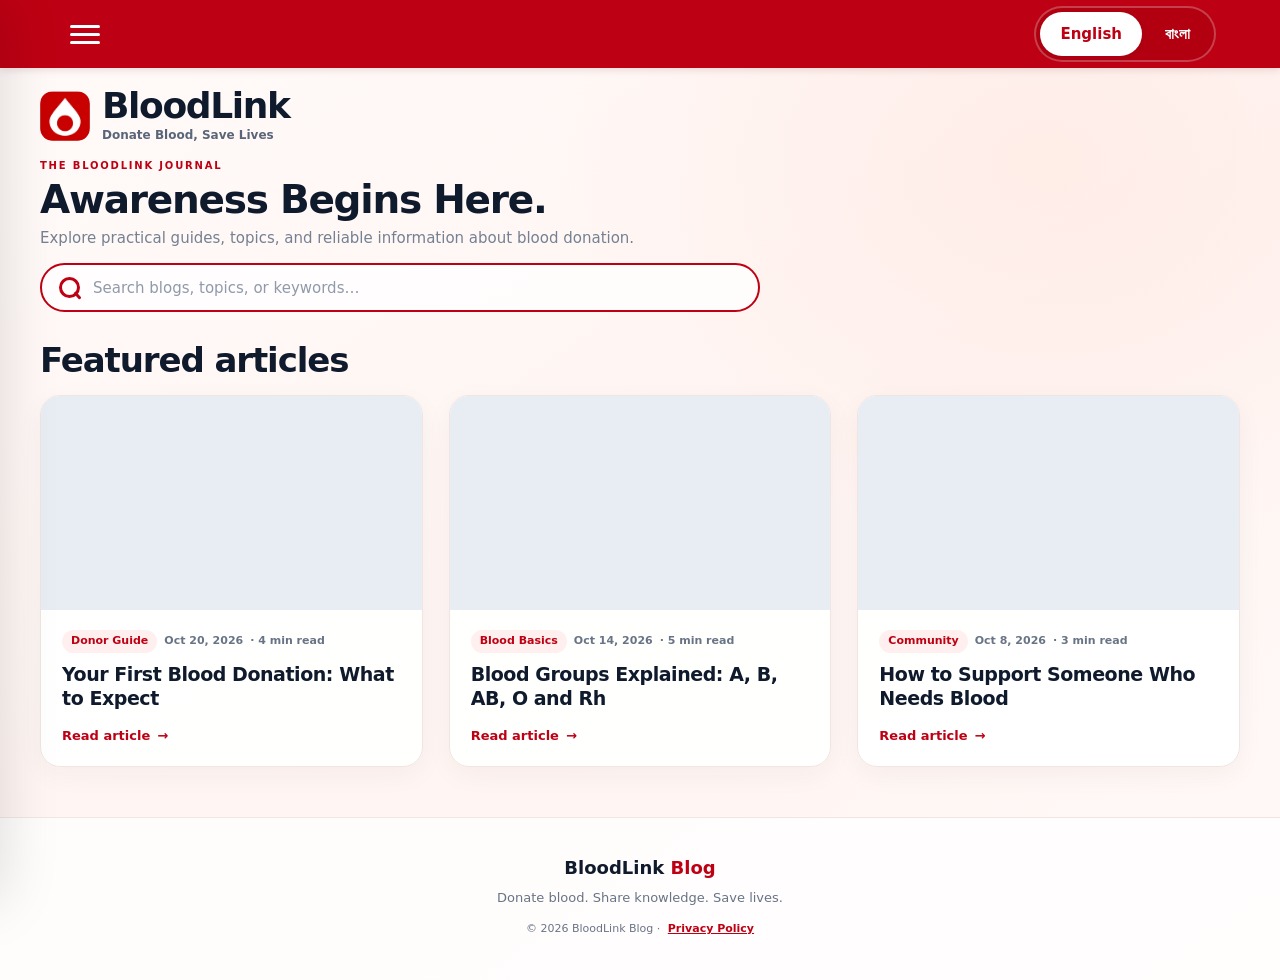
==== commit 1f28dd76: "Add files via upload" ====
--- a/index.html
+++ b/index.html
@@ -25,11 +25,11 @@
   <meta name="twitter:description" content="Explore practical blood donation guides, donor stories, and reliable blood health information.">
   <meta name="twitter:image" content="https://suchock.github.io/assets/bloodlink-logo.png">
   <title>BloodLink Blog</title>
-  <link rel="stylesheet" href="css/style.css">
-  <script src="js/config.js" defer></script>
-  <script src="js/analytics.js" defer></script>
-  <script src="js/articles.js" defer></script>
-  <script src="js/app.js" defer></script>
+  <link rel="stylesheet" href="css/style.css?v=20261121-2">
+  <script src="js/config.js?v=20261121-2" defer></script>
+  <script src="js/analytics.js?v=20261121-2" defer></script>
+  <script src="js/articles-loader.js?v=20261121-cms1" defer></script>
+  <script src="js/app.js?v=20261121-cms1" defer></script>
 </head>
 <body>
   <header class="topbar">
@@ -91,5 +91,14 @@
   </main>
 
   <footer class="footer"><a href="index.html" class="footer-brand">BloodLink <span>Blog</span></a><p data-i18n="footerText">Donate blood. Share knowledge. Save lives.</p><small>© <span id="year"></span> BloodLink Blog · <a href="privacy.html">Privacy Policy</a></small></footer>
+<script id="bloodlink-sw-register">
+    if ('serviceWorker' in navigator && location.protocol === 'https:') {
+      window.addEventListener('load', () => {
+        navigator.serviceWorker.register('./sw.js?v=20261121-2', { updateViaCache: 'none' })
+          .then(reg => reg.update().catch(() => {}))
+          .catch(() => {});
+      });
+    }
+  </script>
 </body>
 </html>
--- a/css/style.css
+++ b/css/style.css
@@ -195,8 +195,9 @@
 html { scroll-behavior: auto; }
 @media (min-width: 761px) {
   .page-shell {
-    width: min(1120px, calc(100% - 96px));
-    margin-left: clamp(28px, 5vw, 80px);
+    /* Use the available desktop canvas instead of leaving a large empty right gutter. */
+    width: min(1560px, calc(100% - 80px));
+    margin-left: auto;
     margin-right: auto;
   }
   .hero, .hero-brand, .welcome-row, .welcome-copy,
@@ -209,3 +210,81 @@
   .search-panel { max-width: 720px; }
   .blog-grid { justify-items: stretch; }
 }
+
+/* Desktop article layout: exactly three cards per row, with image above text. */
+@media (min-width: 761px) {
+  .blog-grid,
+  .related-grid {
+    grid-template-columns: repeat(3, minmax(0, 1fr)) !important;
+    gap: 20px;
+    align-items: stretch;
+  }
+  .blog-card,
+  .blog-card:first-child,
+  .blog-card:not(:first-child) {
+    display: flex !important;
+    flex-direction: column !important;
+    min-width: 0;
+    height: 100%;
+  }
+  .blog-card > a:first-child,
+  .blog-card:not(:first-child) > a:first-child {
+    display: block;
+    width: 100%;
+    height: auto !important;
+    min-height: 0 !important;
+    aspect-ratio: 16 / 9;
+    overflow: hidden;
+  }
+  .blog-card .card-image,
+  .blog-card:first-child .card-image,
+  .blog-card:not(:first-child) .card-image {
+    display: block;
+    width: 100%;
+    height: 100% !important;
+    min-height: 0 !important;
+    max-height: none;
+    aspect-ratio: 16 / 9;
+    object-fit: cover;
+    border-radius: 0;
+  }
+  .blog-card .card-body,
+  .blog-card:first-child .card-body,
+  .blog-card:not(:first-child) .card-body {
+    display: flex;
+    flex: 1;
+    flex-direction: column;
+    justify-content: flex-start;
+    padding: 16px 17px 18px !important;
+    min-width: 0;
+  }
+  .blog-card .card-title,
+  .blog-card:first-child .card-title,
+  .blog-card:not(:first-child) .card-title {
+    font-size: clamp(17px, 1.35vw, 20px);
+    line-height: 1.28;
+    margin: 9px 0 13px;
+  }
+  .blog-card .card-excerpt,
+  .blog-card:first-child .card-excerpt,
+  .blog-card:not(:first-child) .card-excerpt {
+    display: none !important;
+  }
+  .blog-card .read-link,
+  .blog-card:first-child .read-link,
+  .blog-card:not(:first-child) .read-link {
+    margin-top: auto;
+  }
+}
+
+
+/* Wide desktop: let three article previews use the full content canvas. */
+@media (min-width: 1200px) {
+  .blog-grid, .related-grid { gap: 26px; }
+  .blog-card .card-body,
+  .blog-card:first-child .card-body,
+  .blog-card:not(:first-child) .card-body { padding: 20px 21px 22px !important; }
+  .blog-card .card-title,
+  .blog-card:first-child .card-title,
+  .blog-card:not(:first-child) .card-title { font-size: clamp(19px, 1.45vw, 23px); }
+}
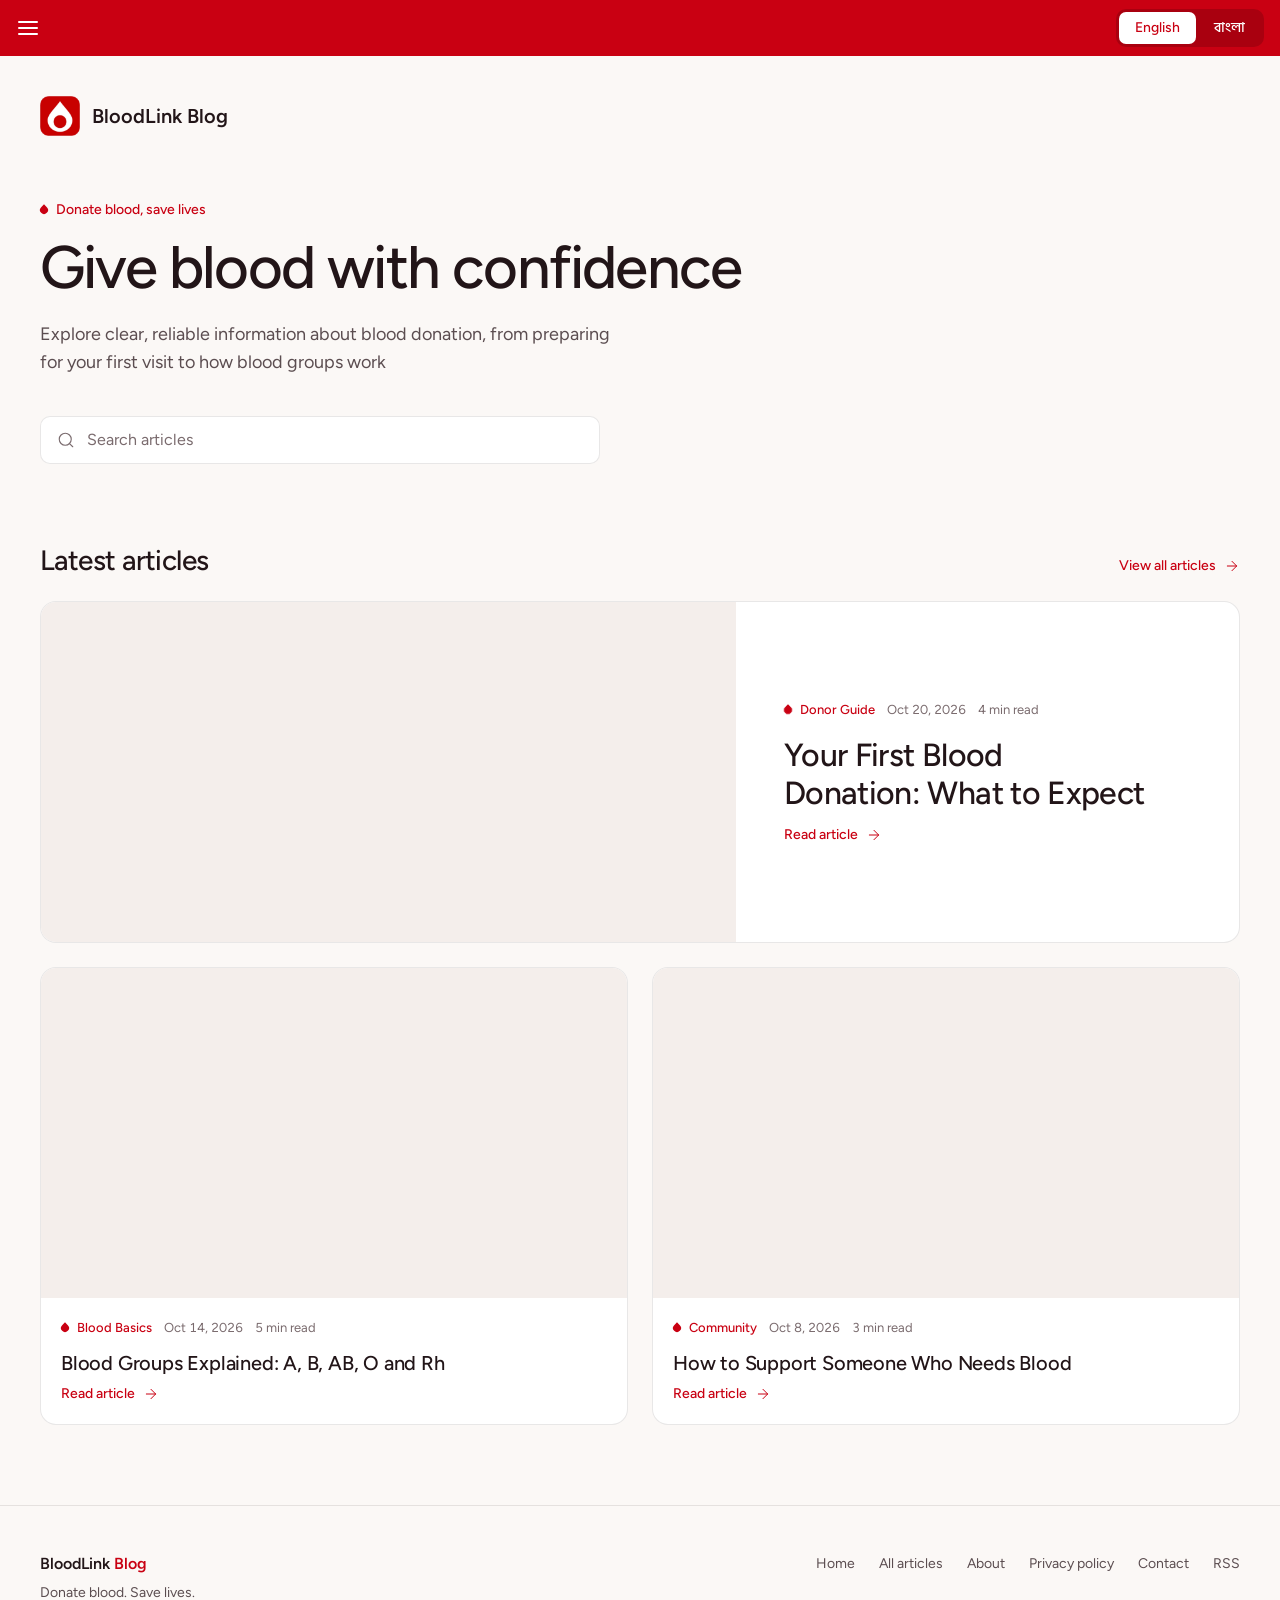
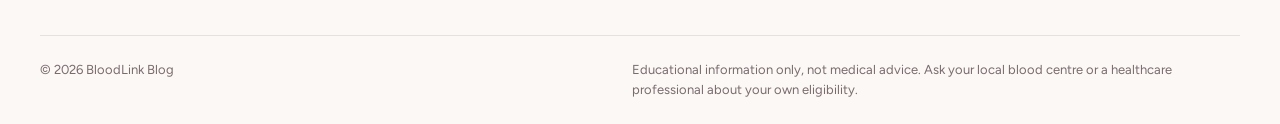
==== commit c8e14930: "Add files via upload" ====
--- a/index.html
+++ b/index.html
@@ -2,7 +2,7 @@
 <html lang="en">
 <head>
   <meta charset="utf-8">
-  <meta name="viewport" content="width=device-width, initial-scale=1">
+  <meta name="viewport" content="width=device-width, initial-scale=1, viewport-fit=cover">
   <script>
     // Prevent mobile browsers from restoring an old scroll position on a fresh page open.
     try { if ("scrollRestoration" in history) history.scrollRestoration = "manual"; } catch (_) {}
@@ -13,25 +13,34 @@
     });
   </script>
   <meta name="theme-color" content="#c90012">
-  <meta name="description" content="Explore practical blood donation guides, donor stories, and reliable blood health information from BloodLink Blog.">
+  <link rel="icon" type="image/png" sizes="32x32" href="assets/icon-32.png">
+  <link rel="icon" type="image/png" sizes="192x192" href="assets/icon-192.png">
+  <link rel="apple-touch-icon" href="assets/apple-touch-icon.png">
+  <link rel="manifest" href="manifest.webmanifest">
+  <link rel="alternate" type="application/rss+xml" title="BloodLink Blog" href="feed.xml">
+  <meta name="description" content="Explore clear, reliable information about blood donation: donor guides, blood group basics and ways to support people who need blood.">
   <link rel="canonical" href="https://suchock.github.io/">
   <meta property="og:type" content="website">
   <meta property="og:site_name" content="BloodLink Blog">
-  <meta property="og:title" content="BloodLink Blog | Donate Blood, Save Lives">
-  <meta property="og:description" content="Explore practical blood donation guides, donor stories, and reliable blood health information.">
-  <meta property="og:image" content="https://suchock.github.io/assets/bloodlink-logo.png">
+  <meta property="og:title" content="BloodLink Blog | Donate blood, save lives">
+  <meta property="og:description" content="Explore clear, reliable information about blood donation, from preparing for your first visit to how blood groups work.">
+  <meta property="og:image" content="https://suchock.github.io/assets/og-card.png">
   <meta name="twitter:card" content="summary_large_image">
-  <meta name="twitter:title" content="BloodLink Blog | Donate Blood, Save Lives">
-  <meta name="twitter:description" content="Explore practical blood donation guides, donor stories, and reliable blood health information.">
-  <meta name="twitter:image" content="https://suchock.github.io/assets/bloodlink-logo.png">
+  <meta name="twitter:title" content="BloodLink Blog | Donate blood, save lives">
+  <meta name="twitter:description" content="Explore clear, reliable information about blood donation, from preparing for your first visit to how blood groups work.">
+  <meta name="twitter:image" content="https://suchock.github.io/assets/og-card.png">
   <title>BloodLink Blog</title>
-  <link rel="stylesheet" href="css/style.css?v=20261121-2">
+  <link rel="preconnect" href="https://fonts.googleapis.com"><link rel="preconnect" href="https://fonts.gstatic.com" crossorigin><link rel="stylesheet" href="https://fonts.googleapis.com/css2?family=Figtree:wght@400;500;600&family=Hind+Siliguri:wght@400;500;600&display=swap">
+  <link rel="stylesheet" href="css/style.css?v=20261127-1">
   <script src="js/config.js?v=20261121-2" defer></script>
+  <script src="js/site.js?v=20261128-1" defer></script>
   <script src="js/analytics.js?v=20261121-2" defer></script>
   <script src="js/articles-loader.js?v=20261121-cms1" defer></script>
-  <script src="js/app.js?v=20261121-cms1" defer></script>
+  <script src="js/app.js?v=20261127-1" defer></script>
+<script type="application/ld+json">{"@context":"https://schema.org","@type":"WebSite","name":"BloodLink Blog","url":"https://suchock.github.io/","description":"Clear, reliable information about blood donation in English and Bangla.","inLanguage":["en","bn"],"publisher":{"@type":"Organization","name":"BloodLink Blog","url":"https://suchock.github.io/","logo":"https://suchock.github.io/assets/bloodlink-logo.png"}}</script>
 </head>
-<body>
+<body class="home">
+  <a class="skip-link" href="#main" data-i18n="skip">Skip to content</a>
   <header class="topbar">
     <button class="icon-button menu-button" id="menuToggle" aria-label="Open menu" aria-expanded="false">
       <span></span><span></span><span></span>
@@ -45,52 +54,58 @@
   <div class="scrim" id="scrim"></div>
   <aside class="side-menu" id="sideMenu" aria-hidden="true">
     <div class="side-menu-head">
-      <div class="brand-lockup"><img class="brand-logo menu-logo" src="assets/bloodlink-logo.png" alt="BloodLink logo"><div><strong>BloodLink</strong><small data-i18n="menuSubtitle">Donate Blood, Save Lives</small></div></div>
-      <button class="icon-button close-menu" id="closeMenu" aria-label="Close menu">×</button>
+      <div class="brand-lockup"><img class="brand-logo menu-logo" src="assets/bloodlink-logo.png" alt="BloodLink logo"><div><strong>BloodLink Blog</strong><small data-i18n="menuSubtitle">Donate blood, save lives</small></div></div>
+      <button class="icon-button close-menu" id="closeMenu" aria-label="Close menu"><svg class="icon" viewBox="0 0 24 24" aria-hidden="true"><path d="M18 6 6 18"/><path d="m6 6 12 12"/></svg></button>
     </div>
     <nav class="menu-links">
-      <a href="index.html"><span>⌂</span><span data-i18n="home">Home</span></a>
-      <a href="#latest" class="menu-latest"><span>▤</span><span data-i18n="allBlogs">All blogs</span></a>
-      <a href="#about"><span>ⓘ</span><span data-i18n="about">About BloodLink Blog</span></a>
-      <button id="menuLanguage"><span>文</span><span data-i18n="language">Language: English / বাংলা</span></button>
-      <a href="mailto:bloodlink@example.com?subject=BloodLink%20Blog%20Report"><span>⚑</span><span data-i18n="report">Report a problem</span></a>
-      <button id="shareButton"><span>↗</span><span data-i18n="share">Share this website</span></button>
+      <a href="index.html"><svg class="icon" viewBox="0 0 24 24" aria-hidden="true"><path d="M15 21v-8a1 1 0 0 0-1-1h-4a1 1 0 0 0-1 1v8"/><path d="M3 10a2 2 0 0 1 .709-1.528l7-5.999a2 2 0 0 1 2.582 0l7 5.999A2 2 0 0 1 21 10v9a2 2 0 0 1-2 2H5a2 2 0 0 1-2-2z"/></svg><span data-i18n="home">Home</span></a>
+      <a href="articles.html"><svg class="icon" viewBox="0 0 24 24" aria-hidden="true"><path d="M15 18h-5"/><path d="M18 14h-8"/><path d="M4 22h16a2 2 0 0 0 2-2V4a2 2 0 0 0-2-2H8a2 2 0 0 0-2 2v16a2 2 0 0 1-4 0v-9a2 2 0 0 1 2-2h2"/><rect width="8" height="4" x="10" y="6" rx="1"/></svg><span data-i18n="allBlogs">All blogs</span></a>
+      <a href="about.html"><svg class="icon" viewBox="0 0 24 24" aria-hidden="true"><circle cx="12" cy="12" r="10"/><path d="M12 16v-4"/><path d="M12 8h.01"/></svg><span data-i18n="about">About BloodLink Blog</span></a>
+      <button id="menuLanguage"><svg class="icon" viewBox="0 0 24 24" aria-hidden="true"><path d="m5 8 6 6"/><path d="m4 14 6-6 2-3"/><path d="M2 5h12"/><path d="M7 2h1"/><path d="m22 22-5-10-5 10"/><path d="M14 18h6"/></svg><span data-i18n="language">Language: English / বাংলা</span></button>
+      <a href="mailto:bloodlink@example.com?subject=BloodLink%20Blog%20Report" data-report-link><svg class="icon" viewBox="0 0 24 24" aria-hidden="true"><path d="M4 15s1-1 4-1 5 2 8 2 4-1 4-1V3s-1 1-4 1-5-2-8-2-4 1-4 1z"/><line x1="4" x2="4" y1="22" y2="15"/></svg><span data-i18n="report">Report a problem</span></a>
+      <button id="shareButton"><svg class="icon" viewBox="0 0 24 24" aria-hidden="true"><circle cx="18" cy="5" r="3"/><circle cx="6" cy="12" r="3"/><circle cx="18" cy="19" r="3"/><line x1="8.59" x2="15.42" y1="13.51" y2="17.49"/><line x1="15.41" x2="8.59" y1="6.51" y2="10.49"/></svg><span data-i18n="share">Share this website</span></button>
     </nav>
-    <div class="menu-note"><span class="status-dot"></span><span data-i18n="menuNote">Made to help people make informed choices.</span></div>
+    <div class="menu-note"><span data-i18n="menuNote">Made to help people make informed choices</span></div>
   </aside>
 
-  <main class="page-shell">
+  <main class="page-shell" id="main">
     <section class="hero">
       <div class="hero-brand">
         <img class="brand-logo hero-logo-image" src="assets/bloodlink-logo.png" alt="BloodLink logo" width="76" height="76">
-        <div class="hero-brand-copy"><h1>BloodLink</h1><p class="tagline" data-i18n="tagline">Donate Blood, Save Lives</p></div>
+        <div class="hero-brand-copy"><h1>BloodLink Blog</h1></div>
       </div>
     </section>
 
     <section class="welcome-row">
       <div class="welcome-copy">
-        <p class="eyebrow" data-i18n="eyebrow">THE BLOODLINK JOURNAL</p>
-        <h2 data-i18n="heading">Awareness Begins Here.</h2>
-        <p class="section-intro" data-i18n="intro">Explore practical guides, topics, and reliable information about blood donation.</p>
+        <p class="eyebrow" data-i18n="tagline">Donate blood, save lives</p>
+        <h2 data-i18n="heading">Give blood with confidence</h2>
+        <p class="section-intro" data-i18n="intro">Explore clear, reliable information about blood donation, from preparing for your first visit to how blood groups work</p>
       </div>
     </section>
 
     <section class="search-panel" aria-label="Search blogs">
       <label class="search-box">
-        <span class="search-icon" aria-hidden="true"></span>
-        <input id="searchInput" type="search" autocomplete="off" placeholder="Search blogs, topics, or keywords." data-i18n-placeholder="searchPlaceholder">
-        <button id="clearSearch" class="clear-search" aria-label="Clear search" hidden>×</button>
+        <span class="search-icon" aria-hidden="true"><svg class="icon" viewBox="0 0 24 24" aria-hidden="true"><circle cx="11" cy="11" r="8"/><path d="m21 21-4.3-4.3"/></svg></span>
+        <input id="searchInput" type="search" autocomplete="off" placeholder="Search articles" data-i18n-placeholder="searchPlaceholder">
+        <button id="clearSearch" class="clear-search" aria-label="Clear search" hidden><svg class="icon" viewBox="0 0 24 24" aria-hidden="true"><path d="M18 6 6 18"/><path d="m6 6 12 12"/></svg></button>
       </label>
     </section>
 
     <section id="latest" class="blogs-section">
-      <div class="section-heading"><div><h2 data-i18n="latest">Featured articles</h2></div><span class="sort-label" data-i18n="updated">Helpful reads for every donor</span></div>
-      <div id="blogGrid" class="blog-grid" aria-live="polite"><div class="loading-state" role="status"><span class="loading-spinner"></span>Loading articles…</div></div>
-      <div id="emptyState" class="empty-state" hidden><span class="empty-icon">⌕</span><h3 data-i18n="noResults">No articles found</h3><p data-i18n="noResultsText">Try another keyword or choose a different topic.</p><button class="button-primary" id="resetSearch" data-i18n="reset">Reset search</button></div>
+      <div class="section-heading"><div><h2 data-i18n="latest">Latest articles</h2></div><a class="section-link" href="articles.html"><span data-i18n="viewAll">View all articles</span><svg class="icon" viewBox="0 0 24 24" aria-hidden="true"><path d="M5 12h14"/><path d="m12 5 7 7-7 7"/></svg></a></div>
+      <div id="blogGrid" class="blog-grid" aria-live="polite"><div class="loading-state" role="status"><span class="loading-spinner"></span>Loading articles</div></div>
+      <div id="emptyState" class="empty-state" hidden><span class="empty-icon"><svg class="icon" viewBox="0 0 24 24" aria-hidden="true"><circle cx="11" cy="11" r="8"/><path d="m21 21-4.3-4.3"/></svg></span><h3 data-i18n="noResults">No articles found</h3><p data-i18n="noResultsText">Try another keyword or choose a different topic</p><button class="button-primary" id="resetSearch" data-i18n="reset">Reset search</button></div>
     </section>
   </main>
 
-  <footer class="footer"><a href="index.html" class="footer-brand">BloodLink <span>Blog</span></a><p data-i18n="footerText">Donate blood. Share knowledge. Save lives.</p><small>© <span id="year"></span> BloodLink Blog · <a href="privacy.html">Privacy Policy</a></small></footer>
+  <footer class="footer">
+    <div class="footer-main">
+      <div class="footer-about"><a href="index.html" class="footer-brand">BloodLink <span>Blog</span></a><p data-i18n="footerText">Donate blood. Save lives.</p></div>
+      <nav class="footer-nav" aria-label="Footer"><a href="index.html" data-i18n="home">Home</a><a href="articles.html" data-i18n="allBlogs">All articles</a><a href="about.html" data-i18n="aboutShort">About</a><a href="privacy.html" data-i18n="privacy">Privacy policy</a><a href="mailto:bloodlink@example.com?subject=BloodLink%20Blog" data-report-link data-i18n="contact">Contact</a><a href="feed.xml" type="application/rss+xml">RSS</a></nav>
+    </div>
+    <div class="footer-legal"><small>© <span id="year">2026</span> BloodLink Blog</small><small data-i18n="footerDisclaimer">Educational information only, not medical advice. Ask your local blood centre or a healthcare professional about your own eligibility.</small></div>
+  </footer>
 <script id="bloodlink-sw-register">
     if ('serviceWorker' in navigator && location.protocol === 'https:') {
       window.addEventListener('load', () => {
--- a/css/style.css
+++ b/css/style.css
@@ -1,290 +1,571 @@
-:root{--red:#c90012;--red-dark:#a90010;--red-soft:#fff1f2;--green:#078e69;--green-soft:#eafaf3;--ink:#111a2d;--muted:#647084;--paper:#f3f6fb;--white:#fff;--line:#e3e8ef;--shadow:0 14px 35px rgba(25,37,58,.08);--radius:24px}
-*{box-sizing:border-box}html{scroll-behavior:smooth}body{margin:0;background:var(--paper);color:var(--ink);font-family:Inter,ui-sans-serif,system-ui,-apple-system,BlinkMacSystemFont,"Segoe UI",sans-serif;line-height:1.6}button,input{font:inherit}button,a{-webkit-tap-highlight-color:transparent}a{color:inherit;text-decoration:none}.topbar{height:76px;background:var(--red);color:#fff;display:flex;align-items:center;justify-content:space-between;padding:0 clamp(18px,5vw,54px);box-shadow:0 4px 15px #1c23301a;position:sticky;top:0;z-index:20}.icon-button{border:0;background:transparent;color:inherit;cursor:pointer;display:grid;place-content:center}.menu-button{width:42px;height:42px;gap:5px}.menu-button span{width:25px;height:2.5px;background:#fff;border-radius:5px;display:block}.brand-mini{display:flex;align-items:center;gap:10px;font-size:20px;font-weight:850;letter-spacing:-.7px}.brand-mini small{font-size:12px;letter-spacing:.3px;opacity:.78;font-weight:600;margin-left:4px}.brand-mark{width:58px;height:58px;display:grid;place-items:center;border-radius:21px;background:var(--red);color:#fff;font-size:28px;font-weight:800;box-shadow:0 10px 24px #17203317}.small-mark{width:36px;height:36px;border-radius:12px;font-size:18px;background:#fff;color:var(--red);box-shadow:none}.language-switch{display:flex;gap:3px;padding:4px;border:1px solid #ffffff55;border-radius:40px;background:#97000c55}.lang-button{border:0;background:transparent;color:#fff;font-weight:750;border-radius:30px;padding:9px 17px;cursor:pointer}.lang-button.active{background:#fff;color:var(--red);box-shadow:0 2px 6px #0001}.page-shell{width:min(1120px,calc(100% - 36px));margin:0 auto}.hero{text-align:center;padding:42px 0 24px}.hero-logo{display:flex;align-items:center;justify-content:center;gap:20px}.hero-mark{width:84px;height:84px;border-radius:26px;font-size:40px}.hero h1{font-size:clamp(40px,7vw,68px);line-height:1;margin:0;font-weight:900;letter-spacing:-3px}.tagline{font-size:clamp(16px,2.4vw,23px);color:#536074;font-weight:700;margin:18px 0 21px}.hero-pill{display:inline-flex;align-items:center;gap:10px;border:1px solid #f3e7b7;background:#fffbed;color:#995016;padding:10px 19px;border-radius:50px;font-size:14px;font-weight:750}.pulse-dot,.status-dot{width:8px;height:8px;border-radius:50%;background:var(--green);display:inline-block}.welcome-row{display:flex;align-items:end;justify-content:space-between;gap:24px;margin:36px 0 24px}.eyebrow{font-size:11px;font-weight:850;letter-spacing:1.8px;color:var(--red);margin:0 0 8px}.welcome-row h2,.section-heading h2,.about-card h2{font-size:clamp(25px,3.6vw,37px);line-height:1.2;letter-spacing:-1.1px;margin:0;font-weight:850}.section-intro{color:var(--muted);max-width:620px;margin:12px 0 0}.article-count{min-width:94px;text-align:center;background:#fff;border:1px solid var(--line);border-radius:18px;padding:10px 17px;box-shadow:0 6px 20px #14233b08}.article-count strong{display:block;color:var(--red);font-size:25px;line-height:1.1}.article-count span{font-size:12px;color:var(--muted);font-weight:700}.search-panel{background:#fff;border:1px solid var(--line);border-radius:var(--radius);padding:19px 20px;margin-bottom:35px;box-shadow:0 8px 24px #14233b06}.search-box{display:flex;align-items:center;gap:12px;background:#f6f8fb;border:1px solid #e8edf3;border-radius:15px;padding:0 15px;height:54px}.search-icon{font-size:28px;line-height:1;color:var(--red);transform:rotate(-20deg)}.search-box input{width:100%;border:0;outline:0;background:transparent;color:var(--ink);font-size:15px}.search-box input::placeholder{color:#909aab}.clear-search{border:0;background:#e7ebf1;color:#657083;border-radius:50%;width:27px;height:27px;cursor:pointer;font-size:19px}.filter-row{display:flex;align-items:center;gap:14px;flex-wrap:wrap;margin-top:16px}.filter-row>span{font-size:12px;font-weight:800;color:var(--muted)}.topic-filters{display:flex;gap:8px;flex-wrap:wrap}.topic-chip{border:1px solid var(--line);background:#fff;color:#586477;padding:6px 12px;border-radius:30px;font-size:12px;font-weight:750;cursor:pointer}.topic-chip.active,.topic-chip:hover{background:var(--red-soft);border-color:#f2c6cb;color:var(--red)}.section-heading{display:flex;align-items:end;justify-content:space-between;gap:18px;margin-bottom:18px}.sort-label{font-size:12px;color:var(--muted)}.blog-grid{display:grid;grid-template-columns:repeat(3,minmax(0,1fr));gap:19px}.blog-card{background:#fff;border:1px solid var(--line);border-radius:21px;overflow:hidden;transition:transform .2s,box-shadow .2s;min-width:0}.blog-card:hover{transform:translateY(-4px);box-shadow:var(--shadow)}.card-image{display:block;width:100%;height:190px;object-fit:cover;background:#e6ebf2}.card-body{padding:18px}.card-meta{display:flex;align-items:center;gap:8px;flex-wrap:wrap;font-size:11px;color:var(--muted);font-weight:700}.category-label{background:var(--red-soft);color:var(--red);border-radius:30px;padding:4px 9px}.card-title{font-size:20px;line-height:1.3;letter-spacing:-.45px;margin:12px 0 9px;font-weight:850}.card-excerpt{font-size:13px;line-height:1.7;color:var(--muted);margin:0 0 17px}.read-link{display:inline-flex;align-items:center;gap:7px;color:var(--red);font-size:13px;font-weight:850}.read-link span{transition:transform .2s}.read-link:hover span{transform:translateX(4px)}.empty-state{text-align:center;padding:55px 20px;background:#fff;border:1px dashed #d7dee8;border-radius:24px}.empty-icon{font-size:42px;color:var(--red)}.empty-state h3{margin:8px 0 0}.empty-state p{color:var(--muted)}.button-primary{border:0;border-radius:12px;background:var(--red);color:#fff;font-weight:800;padding:11px 17px;cursor:pointer}.about-card{display:flex;align-items:center;gap:23px;margin:54px 0;background:var(--green-soft);border:1px solid #b7ead7;border-radius:24px;padding:27px}.about-symbol{width:66px;height:66px;flex:0 0 66px;border-radius:20px;background:var(--green);color:#fff;display:grid;place-items:center;font-size:29px}.about-card .eyebrow{color:var(--green)}.about-card h2{font-size:26px}.about-card p:last-child{color:#557469;margin-bottom:0;max-width:780px;font-size:14px}.footer{text-align:center;padding:26px 18px 30px;background:#fff;border-top:1px solid var(--line);color:var(--muted)}.footer-brand{font-weight:900;color:var(--ink);font-size:18px}.footer-brand span{color:var(--red)}.footer p{font-size:13px;margin:5px 0}.footer small{font-size:11px}.scrim{position:fixed;inset:0;background:#10182770;z-index:29;opacity:0;pointer-events:none;transition:opacity .25s}.side-menu{position:fixed;z-index:30;left:0;top:0;bottom:0;width:min(360px,88vw);background:#fff;box-shadow:20px 0 55px #0002;transform:translateX(-105%);transition:transform .25s;padding:24px 20px;display:flex;flex-direction:column}.menu-open .side-menu{transform:translateX(0)}.menu-open .scrim{opacity:1;pointer-events:auto}.side-menu-head{display:flex;align-items:center;justify-content:space-between;padding-bottom:24px;border-bottom:1px solid var(--line)}.brand-lockup{display:flex;align-items:center;gap:12px}.brand-lockup strong{display:block;font-size:21px;letter-spacing:-.7px}.brand-lockup small{display:block;font-size:11px;color:var(--muted)}.close-menu{font-size:32px;color:#667085;width:40px;height:40px}.menu-links{display:grid;gap:5px;padding-top:18px}.menu-links a,.menu-links button{display:flex;align-items:center;gap:13px;border:0;background:transparent;text-align:left;padding:13px 12px;border-radius:12px;color:#344054;font-weight:700;font-size:14px;cursor:pointer}.menu-links a>span:first-child,.menu-links button>span:first-child{width:23px;text-align:center;color:var(--red);font-size:19px}.menu-links a:hover,.menu-links button:hover{background:var(--red-soft);color:var(--red)}.menu-note{margin-top:auto;border-radius:14px;background:#effaf5;color:#4c7567;padding:13px;font-size:12px;display:flex;align-items:center;gap:8px}.article-shell{max-width:850px;padding-top:28px}.back-link{display:inline-flex;gap:9px;align-items:center;color:var(--red);font-size:13px;font-weight:800;margin:0 0 20px}.article-hero-image{width:100%;max-height:440px;object-fit:cover;border-radius:24px;display:block;margin-bottom:26px;box-shadow:var(--shadow)}.article-header{padding:4px 2px 20px}.article-header h1{font-size:clamp(31px,5.5vw,49px);line-height:1.12;letter-spacing:-1.7px;margin:14px 0}.article-subtitle{font-size:17px;color:var(--muted);margin:0 0 18px}.article-body{background:#fff;border:1px solid var(--line);border-radius:22px;padding:clamp(20px,5vw,42px);font-size:16px;line-height:1.9;color:#344054}.article-body h2{font-size:25px;line-height:1.3;color:var(--ink);letter-spacing:-.6px;margin:30px 0 9px}.article-body h2:first-child{margin-top:0}.article-body p{margin:0 0 17px}.article-body ul{padding-left:22px}.article-body li{margin:7px 0}.article-callout{background:var(--red-soft);border-left:4px solid var(--red);padding:16px 18px;border-radius:0 13px 13px 0;margin:24px 0;color:#8d1c27;font-size:14px}.article-disclaimer{font-size:12px;color:#7b8494;border-top:1px solid var(--line);margin-top:28px;padding-top:16px}.related-section{margin:48px 0}.related-grid{grid-template-columns:repeat(2,minmax(0,1fr))}.not-found{text-align:center;background:#fff;border-radius:24px;padding:45px 20px}.not-found h1{font-size:30px}.not-found p{color:var(--muted)}
-@media(max-width:760px){.topbar{height:66px;padding:0 15px}.brand-mini{font-size:17px;gap:7px}.small-mark{width:30px;height:30px;border-radius:10px;font-size:15px}.brand-mini small{font-size:10px}.lang-button{padding:8px 11px;font-size:12px}.page-shell{width:min(100% - 28px,600px)}.hero{padding:34px 0 16px}.hero-logo{gap:12px}.hero-mark{width:64px;height:64px;border-radius:20px;font-size:31px}.hero h1{letter-spacing:-2px}.tagline{margin:14px 0 17px}.hero-pill{font-size:11px;padding:9px 12px}.welcome-row{align-items:start;margin-top:30px}.welcome-row h2{font-size:27px}.section-intro{font-size:13px}.article-count{min-width:68px;padding:9px 10px}.article-count strong{font-size:21px}.article-count span{font-size:10px}.search-panel{padding:14px;border-radius:19px;margin-bottom:28px}.search-box{height:50px;padding:0 11px}.search-box input{font-size:13px}.filter-row{align-items:start;display:block}.topic-filters{margin-top:9px}.blog-grid{grid-template-columns:repeat(2,minmax(0,1fr));gap:12px}.card-image{height:135px}.card-body{padding:13px}.card-title{font-size:16px;margin:9px 0 7px}.card-excerpt{font-size:12px;line-height:1.55}.card-meta{font-size:10px}.category-label{padding:3px 7px}.read-link{font-size:12px}.sort-label{display:none}.about-card{align-items:flex-start;gap:14px;padding:19px;margin:36px 0}.about-symbol{width:48px;height:48px;flex-basis:48px;border-radius:15px;font-size:22px}.about-card h2{font-size:21px}.about-card p:last-child{font-size:12px}.article-shell{padding-top:20px}.article-hero-image{border-radius:18px;margin-bottom:20px}.article-header h1{font-size:33px}.article-subtitle{font-size:15px}.article-body{border-radius:18px;padding:22px 18px;font-size:15px}.article-body h2{font-size:22px}.related-grid{grid-template-columns:repeat(2,minmax(0,1fr))}}
-@media(max-width:390px){.brand-mini{font-size:15px}.brand-mini small{display:none}.lang-button{padding:7px 8px}.blog-grid{grid-template-columns:1fr}.card-image{height:190px}.card-title{font-size:19px}.card-body{padding:16px}.card-excerpt{font-size:13px}.related-grid{grid-template-columns:1fr}.welcome-row h2{font-size:24px}}
-
-/* Official BloodLink logo asset */
-.brand-logo{display:block;object-fit:contain;flex-shrink:0}.small-logo{width:36px;height:36px;border-radius:11px}.menu-logo{width:58px;height:58px;border-radius:18px}.hero-logo-image{width:84px;height:84px;border-radius:25px;box-shadow:0 10px 24px #17203317}.about-logo-image{object-fit:cover;border-radius:17px}
-@media(max-width:760px){.small-logo{width:30px;height:30px;border-radius:9px}.menu-logo{width:50px;height:50px;border-radius:15px}.hero-logo-image{width:64px;height:64px;border-radius:19px}}
-
-/* Updates: removed decorative hero/menu sections; keep compact header and useful loading feedback. */
-.brand-mini{display:none!important}
-.loading-state{grid-column:1/-1;display:flex;align-items:center;justify-content:center;gap:12px;min-height:150px;color:var(--muted);font-weight:700;background:#fff;border:1px solid var(--line);border-radius:18px;padding:24px}
-.loading-spinner{width:22px;height:22px;border:3px solid #f3c7cc;border-top-color:var(--red);border-radius:50%;animation:bl-spin .8s linear infinite;display:inline-block}
-@keyframes bl-spin{to{transform:rotate(360deg)}}
-.footer a[href="privacy.html"]{color:var(--red);font-weight:700;text-decoration:underline;margin-left:4px}
-
-/* Compact mobile-first refinements: smaller brand, tighter spacing, stable search. */
-[hidden]{display:none!important}
-.hero{padding:24px 0 8px}
-.hero-logo{gap:14px}
-.hero-logo-image{width:64px;height:64px;border-radius:19px;box-shadow:none}
-.hero h1{font-size:clamp(34px,5.5vw,54px);letter-spacing:-2px}
-.tagline{font-size:clamp(15px,2vw,20px);margin:10px 0 12px}
-.welcome-row{margin:22px 0 18px}
-.search-panel{background:transparent;border:0;border-radius:0;padding:0;margin:0 0 28px;box-shadow:none}
-.search-box{height:52px;background:#fff;border:1px solid #dfe5ed;border-radius:14px;padding:0 14px;gap:10px;box-shadow:0 2px 8px #14233b05;transition:border-color .18s,box-shadow .18s}
-.search-box:focus-within{border-color:#d65b66;box-shadow:0 0 0 3px #c9001212}
-.search-icon{font-size:0;transform:none;width:17px;height:17px;position:relative;flex:0 0 17px}
-.search-icon:before{content:"";position:absolute;width:10px;height:10px;border:2px solid var(--red);border-radius:50%;left:0;top:0}
-.search-icon:after{content:"";position:absolute;width:7px;height:2px;background:var(--red);border-radius:2px;transform:rotate(45deg);left:10px;top:12px}
-.search-box input{min-width:0;font-size:15px;padding:0;appearance:none;-webkit-appearance:none}
-.search-box input::-webkit-search-cancel-button,.search-box input::-webkit-search-decoration{-webkit-appearance:none;appearance:none}
-.search-box input:focus{outline:none}
-.clear-search{width:28px;height:28px;display:grid;place-items:center;flex:0 0 28px;font-size:18px;line-height:1}
-.clear-search[hidden]{display:none!important}
-@media(max-width:760px){.hero{padding:20px 0 6px}.hero-logo{gap:11px}.hero-logo-image{width:54px;height:54px;border-radius:16px}.hero h1{font-size:clamp(31px,8vw,43px);letter-spacing:-1.6px}.tagline{margin:8px 0 10px;font-size:15px}.welcome-row{margin:18px 0 16px}.search-panel{margin-bottom:25px}.search-box{height:50px;border-radius:13px;padding:0 13px}.search-box input{font-size:14px}}
-@media(max-width:390px){.hero-logo-image{width:48px;height:48px}.hero h1{font-size:30px}.hero-logo{gap:9px}.tagline{font-size:14px}}
-
-
-/* Final responsive polish: compact, balanced article previews and safer mobile spacing. */
-.blog-card{display:flex;flex-direction:column;min-height:100%;}
-.blog-card>a:first-child{display:block;overflow:hidden;background:#e8edf4;}
-.card-image{height:168px;transition:transform .25s;}
-.blog-card:hover .card-image{transform:scale(1.025);}
-.card-body{display:flex;flex:1;flex-direction:column;align-items:flex-start;padding:16px;}
-.card-meta{gap:6px 8px;max-height:48px;overflow:hidden;}
-.card-title{display:-webkit-box;-webkit-line-clamp:2;-webkit-box-orient:vertical;overflow:hidden;min-height:2.55em;margin:9px 0 7px;font-size:18px;}
-.card-excerpt{display:-webkit-box;-webkit-line-clamp:3;-webkit-box-orient:vertical;overflow:hidden;margin:0 0 12px;line-height:1.55;font-size:13px;}
-.read-link{margin-top:auto;padding-top:4px;}
-button:focus-visible,a:focus-visible,input:focus-visible{outline:3px solid #e78b94;outline-offset:3px;}
-img{max-width:100%;}
-@media(max-width:760px){.blog-grid{grid-template-columns:repeat(2,minmax(0,1fr));gap:14px}.card-image{height:145px}.card-body{padding:13px}.card-title{font-size:16px;min-height:2.55em}.card-excerpt{-webkit-line-clamp:3;font-size:12px}.card-meta{font-size:10px;gap:5px}.category-label{padding:3px 7px}}
-@media(max-width:540px){.page-shell{width:calc(100% - 28px)}.blog-grid,.related-grid{grid-template-columns:minmax(0,1fr);gap:14px}.blog-card{display:grid;grid-template-columns:112px minmax(0,1fr);align-items:stretch;border-radius:18px}.blog-card>a:first-child{height:100%;min-height:150px}.card-image{height:100%;min-height:150px;max-height:190px;object-fit:cover}.card-body{padding:12px;min-width:0}.card-title{font-size:16px;line-height:1.28;margin:7px 0 6px;min-height:0}.card-excerpt{-webkit-line-clamp:3;font-size:12px;line-height:1.45;margin-bottom:7px}.card-meta{max-height:40px;font-size:9px}.category-label{padding:2px 6px}.read-link{font-size:12px}.section-heading h2{font-size:26px}.welcome-row h2{font-size:27px}.hero-logo-image{width:48px;height:48px}.hero h1{font-size:30px}.tagline{font-size:14px}.about-card{margin:30px 0}}
-@media(max-width:360px){.blog-card{grid-template-columns:94px minmax(0,1fr)}.blog-card>a:first-child,.card-image{min-height:138px}.card-body{padding:10px}.card-title{font-size:15px}.card-excerpt{font-size:11px}.card-meta{gap:4px}}
-@media(prefers-reduced-motion:reduce){*,*::before,*::after{scroll-behavior:auto!important;animation:none!important;transition:none!important}}
-
-/* BloodLink Journal visual refresh — inspired by the supplied app reference. */
-:root{--paper:#fff8f6;--ink:#101a2d;--muted:#687486;--red:#bd0013;--red-dark:#a90010;--line:#f0e5e2;--red-soft:#fff0ef}
-body{background:radial-gradient(ellipse at 82% 17%,rgba(255,226,219,.48),transparent 33%),linear-gradient(145deg,#fffaf8 0%,#fff5f2 58%,#fff9f7 100%);}
-.topbar{height:78px;padding:0 clamp(22px,5.2vw,64px);box-shadow:0 2px 8px rgba(90,0,10,.12)}
-.menu-button span{width:30px;height:3px}
-.language-switch{padding:4px;border:2px solid rgba(255,255,255,.25);background:rgba(120,0,8,.15);gap:3px}
-.lang-button{font-size:15px;padding:10px 20px}
-.page-shell{width:min(1120px,calc(100% - 64px))}
-.hero{text-align:left;padding:52px 0 34px}
-.hero-brand{display:flex;align-items:center;gap:16px;width:max-content;max-width:100%}
-.hero-logo-image{width:76px;height:76px;border-radius:17px;box-shadow:0 7px 18px rgba(31,25,35,.08)}
-.hero-brand-copy{min-width:0}
-.hero h1{font-size:clamp(34px,5vw,48px);line-height:1.02;letter-spacing:-2.2px;font-weight:900}
-.tagline{font-size:15px;color:#596579;font-weight:600;margin:5px 0 0}
-.welcome-row{margin:14px 0 24px;align-items:flex-start}
-.welcome-row h2{font-size:clamp(36px,6vw,58px);line-height:1.12;letter-spacing:-2px;max-width:900px}
-.eyebrow{font-size:14px;letter-spacing:3px;margin-bottom:12px}
-.section-intro{font-size:clamp(17px,2.2vw,23px);line-height:1.65;max-width:790px;margin:16px 0 0;color:#758092}
-.search-panel{background:transparent;border:0;padding:0;margin:0 0 62px;box-shadow:none}
-.search-box{height:62px;border:2px solid var(--red);background:rgba(255,255,255,.78);border-radius:40px;padding:0 24px;gap:16px;box-shadow:none}
-.search-box:focus-within{border-color:#99000e;box-shadow:0 0 0 4px rgba(189,0,19,.08)}
-.search-box input{font-size:17px}
-.search-icon{width:22px;height:22px;flex:0 0 22px;position:relative;font-size:0;transform:none}
-.search-icon:before{content:"";position:absolute;width:15px;height:15px;border:3px solid var(--red);border-radius:50%;left:0;top:0}
-.search-icon:after{content:"";position:absolute;width:9px;height:3px;background:var(--red);border-radius:3px;transform:rotate(48deg);left:14px;top:17px}
-.section-heading{margin:0 0 24px;align-items:center}
-.section-heading h2{font-size:clamp(32px,5vw,50px);letter-spacing:-1.8px}
-.section-heading .eyebrow,.section-heading .sort-label{display:none}
-.blog-grid{grid-template-columns:repeat(2,minmax(0,1fr));gap:24px}
-.blog-card{border:1px solid #f0e5e2;border-radius:27px;background:rgba(255,255,255,.92);box-shadow:0 8px 28px rgba(50,25,30,.045)}
-.blog-card:first-child{grid-column:1/-1}
-.blog-card:first-child>a:first-child{height:auto}
-.blog-card:first-child .card-image{height:auto;aspect-ratio:16/9;max-height:520px;border-radius:26px 26px 0 0}
-.blog-card:first-child .card-body{padding:25px 30px 28px}
-.blog-card:first-child .card-title{font-size:clamp(25px,3.4vw,38px);line-height:1.28;min-height:0;margin:14px 0 18px;max-width:900px}
-.blog-card:first-child .card-excerpt{font-size:16px;line-height:1.65;-webkit-line-clamp:2;max-width:850px}
-.blog-card:first-child .card-meta{font-size:14px;gap:12px}
-.blog-card:first-child .category-label{padding:6px 13px;font-size:13px}
-.blog-card:first-child .read-link{font-size:17px}
-.blog-card:not(:first-child) .card-image{height:210px}
-.card-body{padding:20px}
-.card-title{font-size:21px;line-height:1.32}
-.card-excerpt{font-size:14px;line-height:1.6}
-.category-label{font-size:12px}
-.read-link{font-size:15px}
-.about-card{background:#eaf8f1;border-color:#c8e9dc}
-.footer{background:rgba(255,255,255,.8);border-color:#f0e5e2;margin-top:50px;padding:36px 18px 40px}
-@media(min-width:900px){.page-shell{width:min(1120px,calc(100% - 96px))}.hero{padding-top:56px}.blog-card:first-child{display:grid;grid-template-columns:1.1fr .9fr;align-items:stretch}.blog-card:first-child>a:first-child{height:100%;min-height:340px}.blog-card:first-child .card-image{height:100%;min-height:340px;aspect-ratio:auto;object-fit:cover;border-radius:26px 0 0 26px}.blog-card:first-child .card-body{justify-content:center;padding:clamp(25px,4vw,48px)}}
-@media(max-width:760px){.topbar{height:76px;padding:0 28px}.lang-button{font-size:14px;padding:9px 17px}.page-shell{width:calc(100% - 56px)}.hero{padding:52px 0 35px}.hero-logo-image{width:76px;height:76px;border-radius:17px}.hero h1{font-size:42px;letter-spacing:-2px}.tagline{font-size:15px;margin-top:5px}.welcome-row{margin:12px 0 24px}.welcome-row h2{font-size:clamp(34px,7.8vw,46px);letter-spacing:-1.5px}.eyebrow{font-size:13px;letter-spacing:2.6px}.section-intro{font-size:18px;line-height:1.65;margin-top:15px}.search-panel{margin-bottom:60px}.search-box{height:60px;padding:0 22px}.search-box input{font-size:16px}.section-heading{margin-bottom:22px}.section-heading h2{font-size:36px}.blog-grid{grid-template-columns:1fr;gap:20px}.blog-card:first-child{display:flex}.blog-card:first-child .card-image{height:auto;aspect-ratio:1.55;max-height:none;border-radius:26px 26px 0 0}.blog-card:first-child .card-body{padding:20px 22px 24px}.blog-card:first-child .card-title{font-size:clamp(23px,5.5vw,30px);line-height:1.3;margin:12px 0 15px}.blog-card:first-child .card-excerpt{font-size:14px;-webkit-line-clamp:2}.blog-card:first-child .card-meta{font-size:12px;gap:8px}.blog-card:first-child .read-link{font-size:15px}.blog-card:not(:first-child){display:grid;grid-template-columns:120px minmax(0,1fr)}.blog-card:not(:first-child)>a:first-child{height:100%;min-height:150px}.blog-card:not(:first-child) .card-image{height:100%;min-height:150px;object-fit:cover;border-radius:26px 0 0 26px}.blog-card:not(:first-child) .card-body{padding:13px}.blog-card:not(:first-child) .card-title{font-size:16px;margin:7px 0}.blog-card:not(:first-child) .card-excerpt{font-size:12px;-webkit-line-clamp:2}.blog-card:not(:first-child) .card-meta{font-size:10px}.blog-card:not(:first-child) .read-link{font-size:12px}}
-@media(max-width:390px){.topbar{padding:0 18px}.page-shell{width:calc(100% - 36px)}.hero{padding-top:42px}.hero-logo-image{width:64px;height:64px}.hero h1{font-size:36px}.tagline{font-size:13px}.welcome-row h2{font-size:33px}.section-intro{font-size:16px}.search-panel{margin-bottom:46px}.search-box{height:55px;padding:0 17px}.search-box input{font-size:14px}.section-heading h2{font-size:31px}.blog-card:first-child .card-body{padding:17px}.blog-card:not(:first-child){grid-template-columns:100px minmax(0,1fr)}}
-
-/* Journal article cards: every article uses the same full editorial layout. */
-.blog-grid,.related-grid{display:grid;grid-template-columns:minmax(0,1fr);gap:24px}
-.blog-card,.blog-card:first-child,.blog-card:not(:first-child){display:flex;flex-direction:column;min-width:0;border:1px solid #f0e5e2;border-radius:27px;background:rgba(255,255,255,.96);overflow:hidden;box-shadow:0 8px 28px rgba(50,25,30,.045)}
-.blog-card>a:first-child,.blog-card:not(:first-child)>a:first-child{display:block;width:100%;height:auto;min-height:0;overflow:hidden}
-.blog-card .card-image,.blog-card:first-child .card-image,.blog-card:not(:first-child) .card-image{display:block;width:100%;height:auto;min-height:0;max-height:none;aspect-ratio:16/9;object-fit:cover;border-radius:0;transition:transform .25s}
-.blog-card .card-body,.blog-card:first-child .card-body,.blog-card:not(:first-child) .card-body{display:flex;flex-direction:column;align-items:flex-start;padding:clamp(18px,4vw,30px);min-width:0}
-.blog-card .card-meta,.blog-card:first-child .card-meta,.blog-card:not(:first-child) .card-meta{font-size:14px;gap:10px}
-.blog-card .card-title,.blog-card:first-child .card-title,.blog-card:not(:first-child) .card-title{font-size:clamp(23px,3.5vw,36px);line-height:1.28;letter-spacing:-.8px;margin:14px 0 18px;min-height:0;max-width:900px}
-.blog-card .card-excerpt{display:none!important}
-.blog-card .read-link,.blog-card:first-child .read-link,.blog-card:not(:first-child) .read-link{font-size:16px;margin-top:0}
-.blog-card:hover{transform:translateY(-2px);box-shadow:0 12px 34px rgba(50,25,30,.08)}
-@media(min-width:900px){.blog-grid,.related-grid{grid-template-columns:minmax(0,1fr);gap:28px}.blog-card,.blog-card:first-child,.blog-card:not(:first-child){display:grid;grid-template-columns:minmax(0,1.05fr) minmax(0,.95fr);align-items:stretch}.blog-card>a:first-child,.blog-card:not(:first-child)>a:first-child{height:100%;min-height:300px}.blog-card .card-image,.blog-card:first-child .card-image,.blog-card:not(:first-child) .card-image{height:100%;min-height:300px;aspect-ratio:auto;border-radius:0;object-fit:cover}.blog-card .card-body,.blog-card:first-child .card-body,.blog-card:not(:first-child) .card-body{justify-content:center;padding:clamp(24px,3.5vw,46px)}}
-@media(max-width:760px){.blog-grid,.related-grid{grid-template-columns:minmax(0,1fr);gap:20px}.blog-card,.blog-card:first-child,.blog-card:not(:first-child){display:flex;flex-direction:column}.blog-card>a:first-child,.blog-card:not(:first-child)>a:first-child{height:auto;min-height:0}.blog-card .card-image,.blog-card:first-child .card-image,.blog-card:not(:first-child) .card-image{height:auto;min-height:0;aspect-ratio:1.55;max-height:none;border-radius:0}.blog-card .card-body,.blog-card:first-child .card-body,.blog-card:not(:first-child) .card-body{padding:20px 22px 24px}.blog-card .card-meta,.blog-card:first-child .card-meta,.blog-card:not(:first-child) .card-meta{font-size:12px;gap:8px}.blog-card .card-title,.blog-card:first-child .card-title,.blog-card:not(:first-child) .card-title{font-size:clamp(23px,5.5vw,30px);line-height:1.3;margin:12px 0 15px}.blog-card .read-link,.blog-card:first-child .read-link,.blog-card:not(:first-child) .read-link{font-size:15px}}
-
-/* Compact journal cards: consistent 16:9 media and tighter typography. */
-.blog-grid,.related-grid{display:grid;grid-template-columns:repeat(2,minmax(0,1fr));gap:18px}
-.blog-card,.blog-card:first-child,.blog-card:not(:first-child){display:flex;flex-direction:column;min-width:0;border-radius:20px}
-.blog-card:first-child{grid-column:auto}
-.blog-card>a:first-child,.blog-card:not(:first-child)>a:first-child{display:block;width:100%;height:auto;min-height:0;overflow:hidden}
-.blog-card .card-image,.blog-card:first-child .card-image,.blog-card:not(:first-child) .card-image{display:block;width:100%;height:auto;min-height:0;max-height:none;aspect-ratio:16/9;object-fit:cover;border-radius:0}
-.blog-card .card-body,.blog-card:first-child .card-body,.blog-card:not(:first-child) .card-body{display:flex;flex-direction:column;align-items:flex-start;justify-content:flex-start;padding:15px 17px 17px;min-width:0}
-.blog-card .card-meta,.blog-card:first-child .card-meta,.blog-card:not(:first-child) .card-meta{font-size:11px;line-height:1.35;gap:7px}
-.blog-card .category-label,.blog-card:first-child .category-label,.blog-card:not(:first-child) .category-label{font-size:11px;padding:4px 9px}
-.blog-card .card-title,.blog-card:first-child .card-title,.blog-card:not(:first-child) .card-title{font-size:clamp(18px,2vw,23px);line-height:1.22;letter-spacing:-.45px;margin:9px 0 11px;max-width:none}
-.blog-card .card-excerpt{display:none!important}
-.blog-card .read-link,.blog-card:first-child .read-link,.blog-card:not(:first-child) .read-link{font-size:13px;line-height:1.3;margin-top:0}
-.blog-card:hover{transform:translateY(-2px)}
-@media(min-width:900px){.blog-grid,.related-grid{grid-template-columns:repeat(2,minmax(0,1fr));gap:22px}.blog-card .card-body,.blog-card:first-child .card-body,.blog-card:not(:first-child) .card-body{padding:16px 18px 18px}}
-@media(max-width:760px){.blog-grid,.related-grid{grid-template-columns:minmax(0,1fr);gap:16px}.blog-card .card-image,.blog-card:first-child .card-image,.blog-card:not(:first-child) .card-image{aspect-ratio:16/9;height:auto;min-height:0;max-height:none}.blog-card .card-body,.blog-card:first-child .card-body,.blog-card:not(:first-child) .card-body{padding:13px 15px 15px}.blog-card .card-title,.blog-card:first-child .card-title,.blog-card:not(:first-child) .card-title{font-size:clamp(19px,5vw,23px);line-height:1.23;margin:8px 0 10px}.blog-card .card-meta,.blog-card:first-child .card-meta,.blog-card:not(:first-child) .card-meta{font-size:11px;gap:7px}.blog-card .read-link,.blog-card:first-child .read-link,.blog-card:not(:first-child) .read-link{font-size:13px}}
-
-/* Above-the-fold homepage refinement: bring article content into the first screen. */
-.hero{padding:18px 0 6px;text-align:left}
-.hero-brand{gap:12px;align-items:center}
-.hero-logo-image{width:48px;height:48px;border-radius:13px;box-shadow:none}
-.hero h1{font-size:clamp(27px,3.4vw,36px);line-height:1;letter-spacing:-1.35px}
-.tagline{font-size:12px;line-height:1.25;margin:4px 0 0;font-weight:600}
-.welcome-row{margin:12px 0 14px;gap:12px}
-.eyebrow{font-size:10px;letter-spacing:1.8px;margin:0 0 5px}
-.welcome-row h2{font-size:clamp(27px,3.5vw,39px);line-height:1.08;letter-spacing:-1.25px}
-.section-intro{font-size:15px;line-height:1.4;max-width:650px;margin:7px 0 0}
-.search-panel{margin:0 0 25px}
-.search-box{height:49px;padding:0 17px;gap:12px}
-.search-box input{font-size:15px}
-.section-heading{margin:0 0 14px}
-.section-heading h2{font-size:clamp(25px,3.2vw,34px);letter-spacing:-1.1px}
-@media(min-width:761px){
-  .topbar{height:68px}
-  .page-shell{width:min(1120px,calc(100% - 64px))}
-  .hero{padding-top:20px;padding-bottom:5px}
-  .hero-logo-image{width:50px;height:50px}
-  .welcome-row{margin-top:10px;margin-bottom:14px}
-  .search-panel{margin-bottom:28px}
-}
-@media(max-width:760px){
-  .topbar{height:62px;padding:0 18px}
-  .lang-button{font-size:12px;padding:7px 12px}
-  .page-shell{width:calc(100% - 32px)}
-  .hero{padding:14px 0 4px}
-  .hero-brand{gap:10px}
-  .hero-logo-image{width:42px;height:42px;border-radius:12px}
-  .hero h1{font-size:29px;letter-spacing:-1.2px}
-  .tagline{font-size:11px;margin-top:3px}
-  .welcome-row{margin:10px 0 12px}
-  .eyebrow{font-size:9px;letter-spacing:1.5px;margin-bottom:4px}
-  .welcome-row h2{font-size:clamp(25px,6.6vw,32px);line-height:1.08;letter-spacing:-1px}
-  .section-intro{font-size:13px;line-height:1.38;margin-top:5px;max-width:100%}
-  .search-panel{margin-bottom:23px}
-  .search-box{height:46px;border-width:1.5px;padding:0 14px;gap:10px}
-  .search-box input{font-size:13px}
-  .section-heading{margin-bottom:12px}
-  .section-heading h2{font-size:25px;letter-spacing:-.8px}
-}
-@media(max-width:390px){
-  .topbar{height:58px;padding:0 14px}
-  .page-shell{width:calc(100% - 28px)}
-  .hero{padding-top:12px}
-  .hero-logo-image{width:38px;height:38px}
-  .hero h1{font-size:26px}
-  .tagline{font-size:10px}
-  .welcome-row h2{font-size:24px}
-  .section-intro{font-size:12px}
-  .search-box{height:44px}
-  .search-box input{font-size:12px}
-}
-
-
-/* 2026-11-16: prevent unwanted initial scroll and left-align desktop layout */
-html { scroll-behavior: auto; }
+/*
+  BloodLink Blog — design system
+  Direction: calm, exact, warm. A donation centre on paper: white surfaces, warm-tinted neutrals,
+  one red (#c90012) used for the header, links and the drop marker. Nothing else carries colour.
+  Spacing sits on a 0.25rem scale. Weights 400 / 500 / 600. One easing curve.
+*/
+
+:root {
+  /* Brand */
+  --red: #c90012;
+  --red-hover: #a8000f;
+  --red-tint: #fbeceb;
+  --red-ink: #7f0a15;
+
+  /* Warm neutral ramp */
+  --bg: #fbf8f6;
+  --card: #ffffff;
+  --raised: #f4eeeb;
+  --line: rgba(34, 21, 24, 0.1);
+  --text: #221518;
+  --text-2: #5b4d50;
+  --muted: #7a6b6e;
+
+  /* Type */
+  --font: "Figtree", "Hind Siliguri", ui-sans-serif, system-ui, -apple-system, "Segoe UI", sans-serif;
+
+  /* Shape */
+  --r-control: 0.625rem;
+  --r-card: 1rem;
+
+  /* Motion */
+  --ease: cubic-bezier(0.22, 1, 0.36, 1);
+  --t-fast: 150ms;
+  --t-enter: 400ms;
+
+  --page: 75rem;
+  --pad: clamp(1rem, 4vw, 2rem);
+}
+
+*, *::before, *::after { box-sizing: border-box; }
+html { -webkit-text-size-adjust: 100%; }
+body {
+  margin: 0;
+  background: var(--bg);
+  color: var(--text);
+  font-family: var(--font);
+  font-size: 1rem;
+  line-height: 1.6;
+  font-weight: 400;
+  -webkit-font-smoothing: antialiased;
+}
+html[lang="bn"] body { line-height: 1.75; }
+button, input { font: inherit; color: inherit; }
+button, a { -webkit-tap-highlight-color: transparent; }
+a { color: inherit; text-decoration: none; }
+img { max-width: 100%; }
+[hidden] { display: none !important; }
+h1, h2, h3, p { margin: 0; }
+
+:focus-visible { outline: 2px solid var(--red); outline-offset: 2px; }
+
+.icon { width: 1.125rem; height: 1.125rem; flex: 0 0 1.125rem; stroke: currentColor; fill: none; stroke-width: 1.5; stroke-linecap: round; stroke-linejoin: round; }
+
+/* ---------- Header ---------- */
+
+.topbar {
+  position: sticky; top: 0; z-index: 20;
+  height: 3.5rem;
+  display: flex; align-items: center; justify-content: space-between;
+  padding: 0 1.5rem;
+  background: var(--red);
+  color: #fff;
+}
+.icon-button {
+  display: grid; place-content: center;
+  width: 2.5rem; height: 2.5rem;
+  border: 0; border-radius: var(--r-control);
+  background: transparent; color: inherit; cursor: pointer;
+  transition: background-color var(--t-fast) var(--ease);
+}
+.icon-button:hover { background: rgba(255, 255, 255, 0.14); }
+.topbar :focus-visible { outline-color: #fff; }
+.menu-button { gap: 0.25rem; margin-inline-start: -8px; }
+.menu-button span { display: block; width: 1.25rem; height: 2px; border-radius: 2px; background: #fff; }
+.brand-mini { display: none; }
+
+.language-switch {
+  display: flex; gap: 2px; padding: 0.1875rem;
+  border-radius: 0.625rem;
+  background: rgba(0, 0, 0, 0.16);
+}
+.lang-button {
+  min-height: 2rem; padding: 0 1rem;
+  border: 0; border-radius: 0.4375rem;
+  background: transparent; color: #fff;
+  font-size: 0.875rem; font-weight: 500; cursor: pointer;
+  transition: background-color var(--t-fast) var(--ease), color var(--t-fast) var(--ease);
+}
+.lang-button:hover:not(.active) { background: rgba(255, 255, 255, 0.14); }
+.lang-button.active { background: #fff; color: var(--red); }
+
+/* ---------- Side menu ---------- */
+
+.scrim {
+  position: fixed; inset: 0; z-index: 29;
+  background: rgba(34, 21, 24, 0.4);
+  opacity: 0; pointer-events: none;
+  transition: opacity 200ms var(--ease);
+}
+.side-menu {
+  position: fixed; z-index: 30; top: 0; bottom: 0; left: 0;
+  width: min(20rem, 88vw);
+  display: flex; flex-direction: column;
+  padding: 1.25rem 1rem 1rem;
+  background: var(--card);
+  border-right: 1px solid var(--line);
+  transform: translateX(-100%);
+  visibility: hidden;
+  transition: transform 300ms var(--ease), visibility 0s linear 300ms;
+}
+.menu-open .side-menu { transform: translateX(0); visibility: visible; transition-delay: 0s; }
+.menu-open .scrim { opacity: 1; pointer-events: auto; }
+.side-menu-head {
+  display: flex; align-items: center; justify-content: space-between;
+  padding: 0 0.25rem 1.25rem; margin-bottom: 0.5rem;
+  border-bottom: 1px solid var(--line);
+}
+.brand-lockup { display: flex; align-items: center; gap: 0.75rem; }
+.brand-lockup strong { display: block; font-size: 1.0625rem; line-height: 1.2; font-weight: 600; }
+.brand-lockup small { display: block; font-size: 0.8125rem; line-height: 1.25rem; color: var(--muted); }
+.menu-logo { width: 2.5rem; height: 2.5rem; border-radius: 0.625rem; }
+.close-menu { color: var(--text-2); }
+.close-menu:hover { background: var(--raised); }
+.menu-links { display: grid; gap: 2px; padding-top: 0.5rem; }
+.menu-links a, .menu-links button {
+  display: flex; align-items: center; gap: 0.75rem;
+  width: 100%; min-height: 2.5rem; padding: 0 0.75rem;
+  border: 0; border-radius: var(--r-control);
+  background: transparent; color: var(--text);
+  font-size: 0.9375rem; font-weight: 500; text-align: start; cursor: pointer;
+  transition: background-color var(--t-fast) var(--ease), color var(--t-fast) var(--ease);
+}
+.menu-links .icon { color: var(--muted); transition: color var(--t-fast) var(--ease); }
+.menu-links a:hover, .menu-links button:hover { background: var(--raised); }
+.menu-links a:hover .icon, .menu-links button:hover .icon { color: var(--red); }
+.menu-note { margin-top: auto; padding: 1rem 0.75rem 0; border-top: 1px solid var(--line); font-size: 0.8125rem; line-height: 1.25rem; color: var(--muted); }
+
+/* ---------- Page shell ---------- */
+
+.page-shell { width: min(var(--page), calc(100% - 3rem)); margin: 0 auto; }
+
+.hero { padding: 2rem 0 0; }
+.hero-brand { display: flex; align-items: center; gap: 0.75rem; }
+.hero-logo-image { width: 2.5rem; height: 2.5rem; border-radius: 0.625rem; }
+.hero-brand-copy { display: flex; align-items: baseline; gap: 0.75rem; flex-wrap: wrap; min-width: 0; }
+.hero h1 { font-size: 1.25rem; line-height: 1.2; font-weight: 600; }
+.tagline { font-size: 0.875rem; line-height: 1.25rem; color: var(--muted); }
+
+.welcome-row { margin: 3rem 0 2rem; }
+.welcome-copy { max-width: 47.5rem; }
+.eyebrow {
+  display: flex; align-items: center; gap: 0.5rem;
+  margin-bottom: 1rem;
+  font-size: 0.875rem; line-height: 1.25rem; font-weight: 500; color: var(--red);
+}
+.eyebrow::before, .category-label::before {
+  content: ""; flex: 0 0 auto;
+  width: 0.5rem; height: 0.5rem;
+  background: var(--red);
+  border-radius: 50% 0 50% 50%;
+  transform: rotate(-45deg);
+}
+.welcome-row h2 {
+  font-size: clamp(2.25rem, 5.2vw, 3.75rem); line-height: 1.06; font-weight: 500; letter-spacing: -0.03em;
+  text-wrap: balance;
+}
+html[lang="bn"] .welcome-row h2 { line-height: 1.3; letter-spacing: 0; }
+.section-intro { margin-top: 1.25rem; max-width: 36rem; font-size: 1.125rem; line-height: 1.75rem; color: var(--text-2); }
+
+.search-panel { max-width: 35rem; margin: 0 0 4rem; }
+.search-box {
+  display: flex; align-items: center; gap: 0.75rem;
+  height: 3rem; padding: 0 0.75rem 0 1rem;
+  background: var(--card);
+  border: 1px solid var(--line); border-radius: var(--r-control);
+  transition: border-color var(--t-fast) var(--ease), box-shadow var(--t-fast) var(--ease);
+}
+.search-box:hover { border-color: rgba(34, 21, 24, 0.22); }
+.search-box:focus-within { border-color: var(--red); box-shadow: 0 0 0 1px var(--red); }
+.search-icon { display: grid; place-items: center; color: var(--muted); }
+.search-box input {
+  flex: 1; min-width: 0; padding: 0;
+  border: 0; outline: 0; background: transparent;
+  font-size: 1rem; color: var(--text);
+  appearance: none; -webkit-appearance: none;
+}
+.search-box input::placeholder { color: var(--muted); }
+.search-box input::-webkit-search-cancel-button, .search-box input::-webkit-search-decoration { -webkit-appearance: none; appearance: none; }
+.clear-search {
+  display: grid; place-items: center;
+  width: 1.75rem; height: 1.75rem; flex: 0 0 1.75rem;
+  border: 0; border-radius: 0.5rem; background: transparent; color: var(--muted); cursor: pointer;
+  transition: background-color var(--t-fast) var(--ease), color var(--t-fast) var(--ease);
+}
+.clear-search:hover { background: var(--raised); color: var(--text); }
+
+/* ---------- Article list ---------- */
+
+.section-heading { flex-wrap: wrap; display: flex; align-items: baseline; justify-content: space-between; gap: 1rem; margin-bottom: 1.5rem; }
+.section-heading h2 { font-size: 1.75rem; line-height: 1.2; font-weight: 500; letter-spacing: -0.02em; }
+html[lang="bn"] .section-heading h2 { letter-spacing: 0; line-height: 1.4; }
+.sort-label { font-size: 0.875rem; line-height: 1.25rem; color: var(--muted); }
+.section-heading .eyebrow { margin-bottom: 0.5rem; }
+.section-link { display: inline-flex; align-items: center; gap: 0.5rem; font-size: 0.875rem; line-height: 1.25rem; font-weight: 500; color: var(--red); white-space: nowrap; }
+.section-link .icon { width: 1rem; height: 1rem; flex-basis: 1rem; transition: transform var(--t-fast) var(--ease); }
+.section-link:hover .icon { transform: translateX(0.1875rem); }
+
+.blog-grid { display: grid; grid-template-columns: minmax(0, 1fr); gap: 1.5rem; }
+
+.blog-card {
+  display: flex; flex-direction: column; min-width: 0;
+  background: var(--card);
+  border: 1px solid var(--line); border-radius: var(--r-card);
+  overflow: hidden;
+  transition: border-color var(--t-fast) var(--ease);
+}
+.blog-card:hover { border-color: rgba(201, 0, 18, 0.4); }
+.blog-card > a:first-child { display: block; overflow: hidden; background: var(--raised); aspect-ratio: 16 / 9; }
+.card-image { display: block; width: 100%; height: 100%; object-fit: cover; }
+.card-body { display: flex; flex: 1; flex-direction: column; align-items: flex-start; padding: 1.25rem; min-width: 0; }
+.card-meta { display: flex; flex-wrap: wrap; align-items: center; gap: 0.25rem 0.75rem; font-size: 0.8125rem; line-height: 1.25rem; color: var(--muted); font-variant-numeric: tabular-nums; }
+.category-label { display: inline-flex; align-items: center; gap: 0.5rem; font-weight: 500; color: var(--red); }
+.card-meta span:last-child:not(.category-label) { margin: 0; }
+.card-title { margin: 0.75rem 0 0.5rem; font-size: 1.25rem; line-height: 1.3; font-weight: 500; letter-spacing: -0.01em; text-wrap: balance; }
+html[lang="bn"] .card-title { line-height: 1.45; letter-spacing: 0; }
+.card-title a { transition: color var(--t-fast) var(--ease); }
+.blog-card:hover .card-title a { color: var(--red); }
+.card-excerpt {
+  display: -webkit-box; -webkit-line-clamp: 2; -webkit-box-orient: vertical; overflow: hidden;
+  margin-bottom: 1rem; font-size: 0.875rem; line-height: 1.375rem; color: var(--text-2);
+}
+.read-link { display: inline-flex; align-items: center; gap: 0.5rem; margin-top: auto; font-size: 0.875rem; line-height: 1.25rem; font-weight: 500; color: var(--red); }
+.read-link .icon { width: 1rem; height: 1rem; flex-basis: 1rem; transition: transform var(--t-fast) var(--ease); }
+.read-link:hover .icon { transform: translateX(0.1875rem); }
+
+.loading-state {
+  grid-column: 1 / -1;
+  display: flex; align-items: center; justify-content: center; gap: 0.75rem;
+  min-height: 10rem; padding: 1.5rem;
+  background: var(--card); border: 1px solid var(--line); border-radius: var(--r-card);
+  color: var(--muted); font-size: 0.875rem;
+}
+.loading-spinner { width: 1.25rem; height: 1.25rem; border: 2px solid var(--red-tint); border-top-color: var(--red); border-radius: 50%; animation: bl-spin 800ms linear infinite; }
+@keyframes bl-spin { to { transform: rotate(360deg); } }
+
+.empty-state { padding: 4rem 1.5rem; text-align: center; background: var(--card); border: 1px dashed rgba(34, 21, 24, 0.2); border-radius: var(--r-card); }
+.empty-icon { display: inline-grid; place-items: center; width: 3rem; height: 3rem; margin-bottom: 1rem; border-radius: 0.75rem; background: var(--red-tint); color: var(--red); }
+.empty-icon .icon { width: 1.375rem; height: 1.375rem; }
+.empty-state h3 { font-size: 1.25rem; line-height: 1.3; font-weight: 500; }
+.empty-state p { margin: 0.5rem 0 1.5rem; color: var(--text-2); }
+
+.button-primary {
+  display: inline-flex; align-items: center; justify-content: center;
+  min-height: 2.5rem; padding: 0 1.25rem;
+  border: 0; border-radius: var(--r-control);
+  background: var(--red); color: #fff;
+  font-size: 0.9375rem; font-weight: 500; cursor: pointer;
+  transition: background-color var(--t-fast) var(--ease), transform var(--t-fast) var(--ease);
+}
+.button-primary:hover { background: var(--red-hover); }
+.button-primary:active { transform: scale(0.98); }
+
+.topic-filters { display: flex; flex-wrap: wrap; gap: 0.5rem; }
+.topic-chip { min-height: 2rem; padding: 0 0.75rem; border: 1px solid var(--line); border-radius: 0.5rem; background: var(--card); color: var(--text-2); font-size: 0.8125rem; font-weight: 500; cursor: pointer; transition: background-color var(--t-fast) var(--ease), color var(--t-fast) var(--ease); }
+.topic-chip:hover, .topic-chip.active { background: var(--red-tint); color: var(--red-ink); border-color: transparent; }
+
 @media (min-width: 761px) {
-  .page-shell {
-    /* Use the available desktop canvas instead of leaving a large empty right gutter. */
-    width: min(1560px, calc(100% - 80px));
-    margin-left: auto;
-    margin-right: auto;
-  }
-  .hero, .hero-brand, .welcome-row, .welcome-copy,
-  .search-panel, .search-box, .blogs-section, .section-heading {
-    text-align: left;
-    justify-content: flex-start;
-  }
-  .hero-brand { margin-left: 0; }
-  .welcome-row { align-items: flex-start; }
-  .search-panel { max-width: 720px; }
-  .blog-grid { justify-items: stretch; }
-}
-
-/* Desktop article layout: exactly three cards per row, with image above text. */
-@media (min-width: 761px) {
-  .blog-grid,
-  .related-grid {
-    grid-template-columns: repeat(3, minmax(0, 1fr)) !important;
-    gap: 20px;
-    align-items: stretch;
-  }
-  .blog-card,
-  .blog-card:first-child,
-  .blog-card:not(:first-child) {
-    display: flex !important;
-    flex-direction: column !important;
-    min-width: 0;
-    height: 100%;
-  }
-  .blog-card > a:first-child,
-  .blog-card:not(:first-child) > a:first-child {
-    display: block;
-    width: 100%;
-    height: auto !important;
-    min-height: 0 !important;
-    aspect-ratio: 16 / 9;
-    overflow: hidden;
-  }
-  .blog-card .card-image,
-  .blog-card:first-child .card-image,
-  .blog-card:not(:first-child) .card-image {
-    display: block;
-    width: 100%;
-    height: 100% !important;
-    min-height: 0 !important;
-    max-height: none;
-    aspect-ratio: 16 / 9;
-    object-fit: cover;
-    border-radius: 0;
-  }
-  .blog-card .card-body,
-  .blog-card:first-child .card-body,
-  .blog-card:not(:first-child) .card-body {
-    display: flex;
-    flex: 1;
-    flex-direction: column;
-    justify-content: flex-start;
-    padding: 16px 17px 18px !important;
-    min-width: 0;
-  }
-  .blog-card .card-title,
-  .blog-card:first-child .card-title,
-  .blog-card:not(:first-child) .card-title {
-    font-size: clamp(17px, 1.35vw, 20px);
-    line-height: 1.28;
-    margin: 9px 0 13px;
-  }
-  .blog-card .card-excerpt,
-  .blog-card:first-child .card-excerpt,
-  .blog-card:not(:first-child) .card-excerpt {
-    display: none !important;
-  }
-  .blog-card .read-link,
-  .blog-card:first-child .read-link,
-  .blog-card:not(:first-child) .read-link {
-    margin-top: auto;
-  }
-}
-
-
-/* Wide desktop: let three article previews use the full content canvas. */
-@media (min-width: 1200px) {
-  .blog-grid, .related-grid { gap: 26px; }
-  .blog-card .card-body,
-  .blog-card:first-child .card-body,
-  .blog-card:not(:first-child) .card-body { padding: 20px 21px 22px !important; }
-  .blog-card .card-title,
-  .blog-card:first-child .card-title,
-  .blog-card:not(:first-child) .card-title { font-size: clamp(19px, 1.45vw, 23px); }
-}
+  .topbar { padding: 0 2rem; }
+  .page-shell { width: min(var(--page), calc(100% - 4rem)); }
+  .hero { padding-top: 2.5rem; }
+  .welcome-row { margin: 4rem 0 2.5rem; }
+  .search-panel { margin-bottom: 5rem; }
+  .blog-grid { gap: 1.5rem; }
+}
+
+/* The newest article leads the list: image and text side by side. */
+@media (min-width: 900px) {
+  .home #blogGrid > .blog-card:first-child { grid-column: 1 / -1; flex-direction: row; }
+  .home #blogGrid > .blog-card:first-child > a:first-child { flex: 0 0 58%; aspect-ratio: auto; min-height: 21.25rem; }
+  .home #blogGrid > .blog-card:first-child .card-body { justify-content: center; padding: 2.5rem 3rem; }
+  .home #blogGrid > .blog-card:first-child .card-title { margin: 1rem 0 0.75rem; font-size: 2rem; line-height: 1.2; letter-spacing: -0.02em; }
+  html[lang="bn"] .home #blogGrid > .blog-card:first-child .card-title { line-height: 1.4; letter-spacing: 0; }
+  .home #blogGrid > .blog-card:first-child .card-excerpt { -webkit-line-clamp: 3; margin-bottom: 1.5rem; font-size: 1rem; line-height: 1.625rem; }
+  .home #blogGrid > .blog-card:first-child .read-link { margin-top: 0; }
+}
+
+/* ---------- Article page ---------- */
+
+.article-shell { max-width: 50rem; padding-top: 2rem; }
+.back-link { display: inline-flex; align-items: center; gap: 0.5rem; margin-bottom: 1.5rem; font-size: 0.875rem; line-height: 1.25rem; font-weight: 500; color: var(--red); }
+.back-link .icon { width: 1rem; height: 1rem; flex-basis: 1rem; transition: transform var(--t-fast) var(--ease); }
+.back-link:hover .icon { transform: translateX(-3px); }
+.article-hero-image { display: block; width: 100%; max-height: 26.25rem; margin-bottom: 2rem; object-fit: cover; border-radius: var(--r-card); }
+.article-header { padding-bottom: 1.5rem; }
+.article-header h1 { margin: 1rem 0 0.75rem; font-size: clamp(1.875rem, 4.4vw, 2.75rem); line-height: 1.12; font-weight: 500; letter-spacing: -0.025em; text-wrap: balance; }
+html[lang="bn"] .article-header h1 { line-height: 1.35; letter-spacing: 0; }
+.article-subtitle { font-size: 1.125rem; line-height: 1.75rem; color: var(--text-2); }
+.article-body {
+  padding: clamp(1.25rem, 5vw, 2.5rem);
+  background: var(--card); border: 1px solid var(--line); border-radius: var(--r-card);
+  font-size: 1.0625rem; line-height: 1.8; color: var(--text);
+}
+html[lang="bn"] .article-body { line-height: 1.9; }
+.article-body h2 { margin: 2.5rem 0 0.75rem; font-size: 1.5rem; line-height: 1.3; font-weight: 500; letter-spacing: -0.015em; }
+.article-body h3 { margin: 2rem 0 0.5rem; font-size: 1.1875rem; line-height: 1.4; font-weight: 600; }
+.article-body h1 { margin: 0 0 1rem; font-size: 2rem; line-height: 1.2; font-weight: 500; letter-spacing: -0.02em; }
+.article-body h2:first-child, .article-body h3:first-child { margin-top: 0; }
+.article-body p { margin: 0 0 1rem; }
+.article-body ul { margin: 0 0 1rem; padding-inline-start: 1.5rem; }
+.article-body li { margin: 0.5rem 0; padding-inline-start: 0.25rem; }
+.article-body li::marker { color: var(--red); }
+.article-body a { color: var(--red); text-decoration: underline; text-underline-offset: 0.1875rem; }
+.article-body code { padding: 2px 0.375rem; border-radius: 0.375rem; background: var(--raised); font-size: 0.9em; }
+.article-callout { margin: 1.5rem 0; padding: 1rem 1.25rem; border-radius: 0.75rem; background: var(--red-tint); color: var(--red-ink); font-size: 1rem; line-height: 1.7; }
+.article-disclaimer { margin-top: 2rem; padding-top: 1rem; border-top: 1px solid var(--line); font-size: 0.8125rem; line-height: 1.25rem; color: var(--muted); }
+.related-section { margin: 4rem 0 3rem; }
+.not-found { padding: 3rem 1.5rem; text-align: center; background: var(--card); border: 1px solid var(--line); border-radius: var(--r-card); }
+.not-found .empty-icon { margin-bottom: 1.25rem; }
+.not-found h1 { font-size: 1.75rem; line-height: 1.2; font-weight: 500; }
+.not-found p { margin: 0.5rem 0 1.5rem; color: var(--text-2); }
+
+/* ---------- Footer ---------- */
+
+.footer {
+  display: flex; flex-wrap: wrap; align-items: center; justify-content: space-between; gap: 0.5rem 1.5rem;
+  margin-top: 5rem; padding: 1.5rem max(1.5rem, calc((100% - var(--page)) / 2));
+  border-top: 1px solid var(--line);
+  color: var(--muted); font-size: 0.875rem; line-height: 1.25rem;
+}
+.footer-brand { font-weight: 600; font-size: 1rem; color: var(--text); }
+.footer-brand span { color: var(--red); }
+.footer p { font-size: 0.875rem; }
+.footer small { font-size: 0.8125rem; }
+.footer a[href="privacy.html"] { color: var(--text-2); text-decoration: underline; text-underline-offset: 0.1875rem; transition: color var(--t-fast) var(--ease); }
+.footer a[href="privacy.html"]:hover { color: var(--red); }
+
+/* ---------- Entrance: one short rise on load ---------- */
+
+@media (prefers-reduced-motion: no-preference) {
+  .hero, .welcome-row, .search-panel { animation: bl-rise var(--t-enter) var(--ease) both; }
+  .welcome-row { animation-delay: 50ms; }
+  .search-panel { animation-delay: 100ms; }
+  @keyframes bl-rise { from { opacity: 0; transform: translateY(0.5rem); } to { opacity: 1; transform: none; } }
+}
+@media (prefers-reduced-motion: reduce) {
+  *, *::before, *::after { animation: none !important; transition: none !important; scroll-behavior: auto !important; }
+}
+
+/* ---------- Small screens ---------- */
+
+@media (max-width: 760px) {
+  .topbar { padding: 0 1rem; }
+  .lang-button { padding: 0 0.75rem; font-size: 0.8125rem; }
+  .page-shell { width: calc(100% - 2rem); }
+  .hero { padding-top: 1.5rem; }
+  .welcome-row { margin: 2rem 0 1.5rem; }
+  .section-intro { font-size: 1rem; line-height: 1.625rem; margin-top: 1rem; }
+  .search-panel { margin-bottom: 2.5rem; }
+  .section-heading h2 { font-size: 1.5rem; }
+  .sort-label { display: none; }
+  .blog-grid { gap: 1rem; }
+  .card-body { padding: 1rem; }
+  .card-title { font-size: 1.1875rem; }
+  .article-shell { padding-top: 1.5rem; }
+  .article-hero-image { margin-bottom: 1.5rem; }
+  .article-body { font-size: 1rem; }
+  .article-body h2 { font-size: 1.3125rem; margin-top: 2rem; }
+  .related-section { margin-top: 3rem; }
+  .footer { margin-top: 3rem; flex-direction: column; align-items: flex-start; }
+}
+
+/* Bangla glyphs sit smaller than Latin at the same size: lift small text by 1px. */
+html[lang="bn"] .card-meta, html[lang="bn"] .eyebrow, html[lang="bn"] .tagline, html[lang="bn"] .read-link,
+html[lang="bn"] .menu-note, html[lang="bn"] .brand-lockup small, html[lang="bn"] .article-disclaimer { font-size: 0.9375rem; }
+html[lang="bn"] .card-meta, html[lang="bn"] .read-link { font-size: 0.9375rem; }
+html[lang="bn"] .search-box input, html[lang="bn"] .menu-links a, html[lang="bn"] .menu-links button { font-size: 1.0625rem; }
+html[lang="bn"] .section-intro { font-size: 1.25rem; }
+
+
+/* =====================================================================
+   Round two: articles page, responsive grid, large displays, motion
+   ===================================================================== */
+
+/* Accessibility */
+.skip-link {
+  position: fixed; top: 0.5rem; left: 0.5rem; z-index: 100;
+  padding: 0.625rem 1rem; border-radius: var(--r-control);
+  background: #fff; color: var(--red); font-size: 0.875rem; font-weight: 500;
+  transform: translateY(-200%);
+  transition: transform var(--t-fast) var(--ease);
+}
+.skip-link:focus { transform: none; }
+[id] { scroll-margin-top: 5rem; }
+
+/* Reading progress, article page only */
+.read-progress {
+  position: absolute; left: 0; right: 0; bottom: 0; height: 0.1875rem;
+  background: #fff; transform: scaleX(0); transform-origin: 0 50%;
+}
+[dir="rtl"] .read-progress { transform-origin: 100% 50%; }
+
+/* Current page in the menu */
+.menu-links a[aria-current="page"] { background: var(--raised); }
+.menu-links a[aria-current="page"] .icon { color: var(--red); }
+
+/* Brand link (articles page) */
+a.hero-brand { width: max-content; max-width: 100%; border-radius: var(--r-control); }
+.hero-wordmark { font-size: 1.25rem; line-height: 1.2; font-weight: 600; }
+
+/* Articles page header */
+.page-head { margin: 2.5rem 0 2rem; }
+.page-title { font-size: clamp(2.125rem, 4.6vw, 3.25rem); line-height: 1.08; font-weight: 500; letter-spacing: -0.03em; text-wrap: balance; }
+html[lang="bn"] .page-title { line-height: 1.3; letter-spacing: 0; }
+.all-articles .search-panel { margin-bottom: 2rem; }
+.list-toolbar { display: flex; flex-wrap: wrap; align-items: center; justify-content: space-between; gap: 1rem; margin-bottom: 1.5rem; }
+.result-count { margin-inline-start: auto; font-size: 0.875rem; line-height: 1.25rem; color: var(--muted); font-variant-numeric: tabular-nums; }
+.topic-chip { min-height: 2.25rem; padding: 0 0.875rem; }
+.topic-chip.active { background: var(--red); color: #fff; border-color: var(--red); }
+.topic-chip.active:hover { background: var(--red-hover); }
+.topic-chip:hover { border-color: rgba(201, 0, 18, 0.4); background: var(--red-tint); color: var(--red-ink); }
+
+/* Cards */
+.blog-card { transition: border-color var(--t-fast) var(--ease), box-shadow 250ms var(--ease); }
+.blog-card:hover { box-shadow: 0 0.5rem 1.5rem rgba(34, 21, 24, 0.06); }
+.blog-card > a:first-child { position: relative; }
+.card-image, .article-hero-image { opacity: 0; transition: opacity 500ms var(--ease); }
+.card-image.loaded, .article-hero-image.loaded { opacity: 1; }
+
+/* Responsive grid: 1 column on phones, 2 on tablets, 3 on the articles page from 1100px */
+@media (min-width: 641px) {
+  .blog-grid { grid-template-columns: repeat(2, minmax(0, 1fr)); }
+  .home #blogGrid > .blog-card:first-child { grid-column: 1 / -1; }
+}
+@media (min-width: 1100px) {
+  .all-articles .blog-grid { grid-template-columns: repeat(3, minmax(0, 1fr)); }
+}
+
+/* Entrance: first render of a list rises in with a short stagger */
+@media (prefers-reduced-motion: no-preference) {
+  .blog-grid.enter > .blog-card { animation: bl-rise var(--t-enter) var(--ease) both; }
+  .blog-grid.enter > .blog-card:nth-child(2) { animation-delay: 60ms; }
+  .blog-grid.enter > .blog-card:nth-child(3) { animation-delay: 120ms; }
+  .blog-grid.enter > .blog-card:nth-child(4) { animation-delay: 180ms; }
+  .blog-grid.enter > .blog-card:nth-child(5) { animation-delay: 240ms; }
+  .blog-grid.enter > .blog-card:nth-child(n+6) { animation-delay: 300ms; }
+  .article-header, .article-body { animation: bl-rise var(--t-enter) var(--ease) both; }
+  .article-body { animation-delay: 80ms; }
+}
+
+/* Touch devices: comfortable targets, no hover-only affordances */
+@media (pointer: coarse) {
+  .lang-button { min-height: 2.25rem; }
+  .menu-links a, .menu-links button { min-height: 2.75rem; }
+  .topic-chip { min-height: 2.5rem; }
+}
+
+/* Notches and home indicators */
+@supports (padding: max(0px)) {
+  .topbar { padding-inline: max(1rem, env(safe-area-inset-left), env(safe-area-inset-right)); }
+  .side-menu { padding-bottom: max(1rem, env(safe-area-inset-bottom)); padding-left: max(1rem, env(safe-area-inset-left)); }
+  .footer { padding-bottom: max(1.5rem, env(safe-area-inset-bottom)); }
+}
+
+/* Very small phones */
+@media (max-width: 359px) {
+  .page-shell { width: calc(100% - 1.5rem); }
+  .topbar { padding-inline: 0.75rem; }
+  .lang-button { padding: 0 0.5rem; font-size: 0.75rem; }
+  .welcome-row h2, .page-title { font-size: 1.875rem; }
+  .card-body { padding: 0.875rem; }
+  .tagline { display: none; }
+}
+
+/* Short landscape phones: header scrolls away to give the reading area room */
+@media (max-height: 480px) and (orientation: landscape) {
+  .topbar { position: static; }
+  .read-progress { display: none; }
+}
+
+/* Tablets */
+@media (min-width: 761px) and (max-width: 1099px) {
+  .welcome-row h2 { font-size: clamp(2.5rem, 6vw, 3.25rem); }
+  .page-head { margin-top: 2rem; }
+}
+
+/* Large displays: everything is sized in rem, so the whole layout scales with the root size */
+@media (min-width: 1600px) { html { font-size: 106.25%; } }
+@media (min-width: 1920px) { html { font-size: 112.5%; } }
+@media (min-width: 2560px) { html { font-size: 131.25%; } }
+@media (min-width: 3200px) { html { font-size: 162.5%; } }
+
+/* Print: just the article */
+@media print {
+  .topbar, .side-menu, .scrim, .footer, .back-link, .related-section, .read-progress, .skip-link { display: none !important; }
+  body { background: #fff; }
+  .article-body { border: 0; padding: 0; font-size: 12pt; }
+  .article-hero-image { opacity: 1; max-height: 16.25rem; }
+}
+
+/* =====================================================================
+   Round three: transparent logo, footer, About page, share, back to top
+   ===================================================================== */
+
+/* The logo asset has transparent corners now: no mask needed */
+.brand-logo, .hero-logo-image, .menu-logo { border-radius: 0; }
+.hero-brand-copy h1 { font-size: 1.25rem; line-height: 1.2; font-weight: 600; }
+
+/* Footer */
+.footer {
+  display: block; margin-top: 5rem;
+  padding: 3rem max(1.5rem, calc((100% - var(--page)) / 2)) max(1.5rem, env(safe-area-inset-bottom));
+  border-top: 1px solid var(--line);
+  color: var(--muted); font-size: 0.875rem; line-height: 1.25rem;
+}
+.footer-main { display: flex; flex-wrap: wrap; align-items: flex-start; justify-content: space-between; gap: 1.5rem 3rem; }
+.footer-about p { margin-top: 0.5rem; font-size: 0.875rem; color: var(--text-2); }
+.footer-nav { display: flex; flex-wrap: wrap; gap: 0.5rem 1.5rem; }
+.footer-nav a, .footer .footer-nav a[href="privacy.html"] { color: var(--text-2); text-decoration: none; transition: color var(--t-fast) var(--ease); }
+.footer-nav a:hover { color: var(--red); }
+.footer-legal { display: flex; flex-wrap: wrap; justify-content: space-between; gap: 0.5rem 2rem; margin-top: 2rem; padding-top: 1.5rem; border-top: 1px solid var(--line); }
+.footer-legal small { font-size: 0.8125rem; line-height: 1.25rem; }
+.footer-legal small:last-child { max-width: 38rem; }
+@media (max-width: 760px) {
+  .footer { margin-top: 3rem; padding-top: 2rem; padding-bottom: max(4.5rem, calc(env(safe-area-inset-bottom) + 3.5rem)); }
+  .footer-legal { flex-direction: column; margin-top: 1.5rem; }
+}
+
+/* Article actions */
+.article-actions { margin-top: 1.5rem; }
+.share-btn {
+  display: inline-flex; align-items: center; gap: 0.5rem;
+  min-height: 2.5rem; padding: 0 1rem;
+  border: 1px solid var(--line); border-radius: var(--r-control);
+  background: var(--card); color: var(--text); font-size: 0.875rem; font-weight: 500; cursor: pointer;
+  transition: border-color var(--t-fast) var(--ease), color var(--t-fast) var(--ease), transform var(--t-fast) var(--ease);
+}
+.share-btn .icon { width: 1rem; height: 1rem; flex-basis: 1rem; color: var(--muted); transition: color var(--t-fast) var(--ease); }
+.share-btn:hover { border-color: rgba(201, 0, 18, 0.4); color: var(--red); }
+.share-btn:hover .icon { color: var(--red); }
+.share-btn:active { transform: scale(0.98); }
+
+/* About page */
+.about-page .article-header { padding-bottom: 1.5rem; }
+.about-page .article-header .eyebrow { margin-bottom: 1rem; }
+.about-page .article-body > p:last-child { margin: 2rem 0 0; }
+.article-body a.button-primary { color: #fff; text-decoration: none; }
+
+/* Back to top */
+.to-top {
+  position: fixed; z-index: 15;
+  right: max(1rem, env(safe-area-inset-right)); bottom: max(1rem, env(safe-area-inset-bottom));
+  display: grid; place-items: center; width: 2.75rem; height: 2.75rem;
+  border: 1px solid var(--line); border-radius: var(--r-control);
+  background: var(--card); color: var(--text-2); cursor: pointer;
+  box-shadow: 0 1px 2px rgba(34, 21, 24, 0.05);
+  opacity: 0; transform: translateY(0.5rem); pointer-events: none;
+  transition: opacity 200ms var(--ease), transform 200ms var(--ease), color var(--t-fast) var(--ease), border-color var(--t-fast) var(--ease);
+}
+.to-top.show { opacity: 1; transform: none; pointer-events: auto; }
+.to-top:hover { color: var(--red); border-color: rgba(201, 0, 18, 0.4); }
+@media print { .to-top { display: none !important; } }
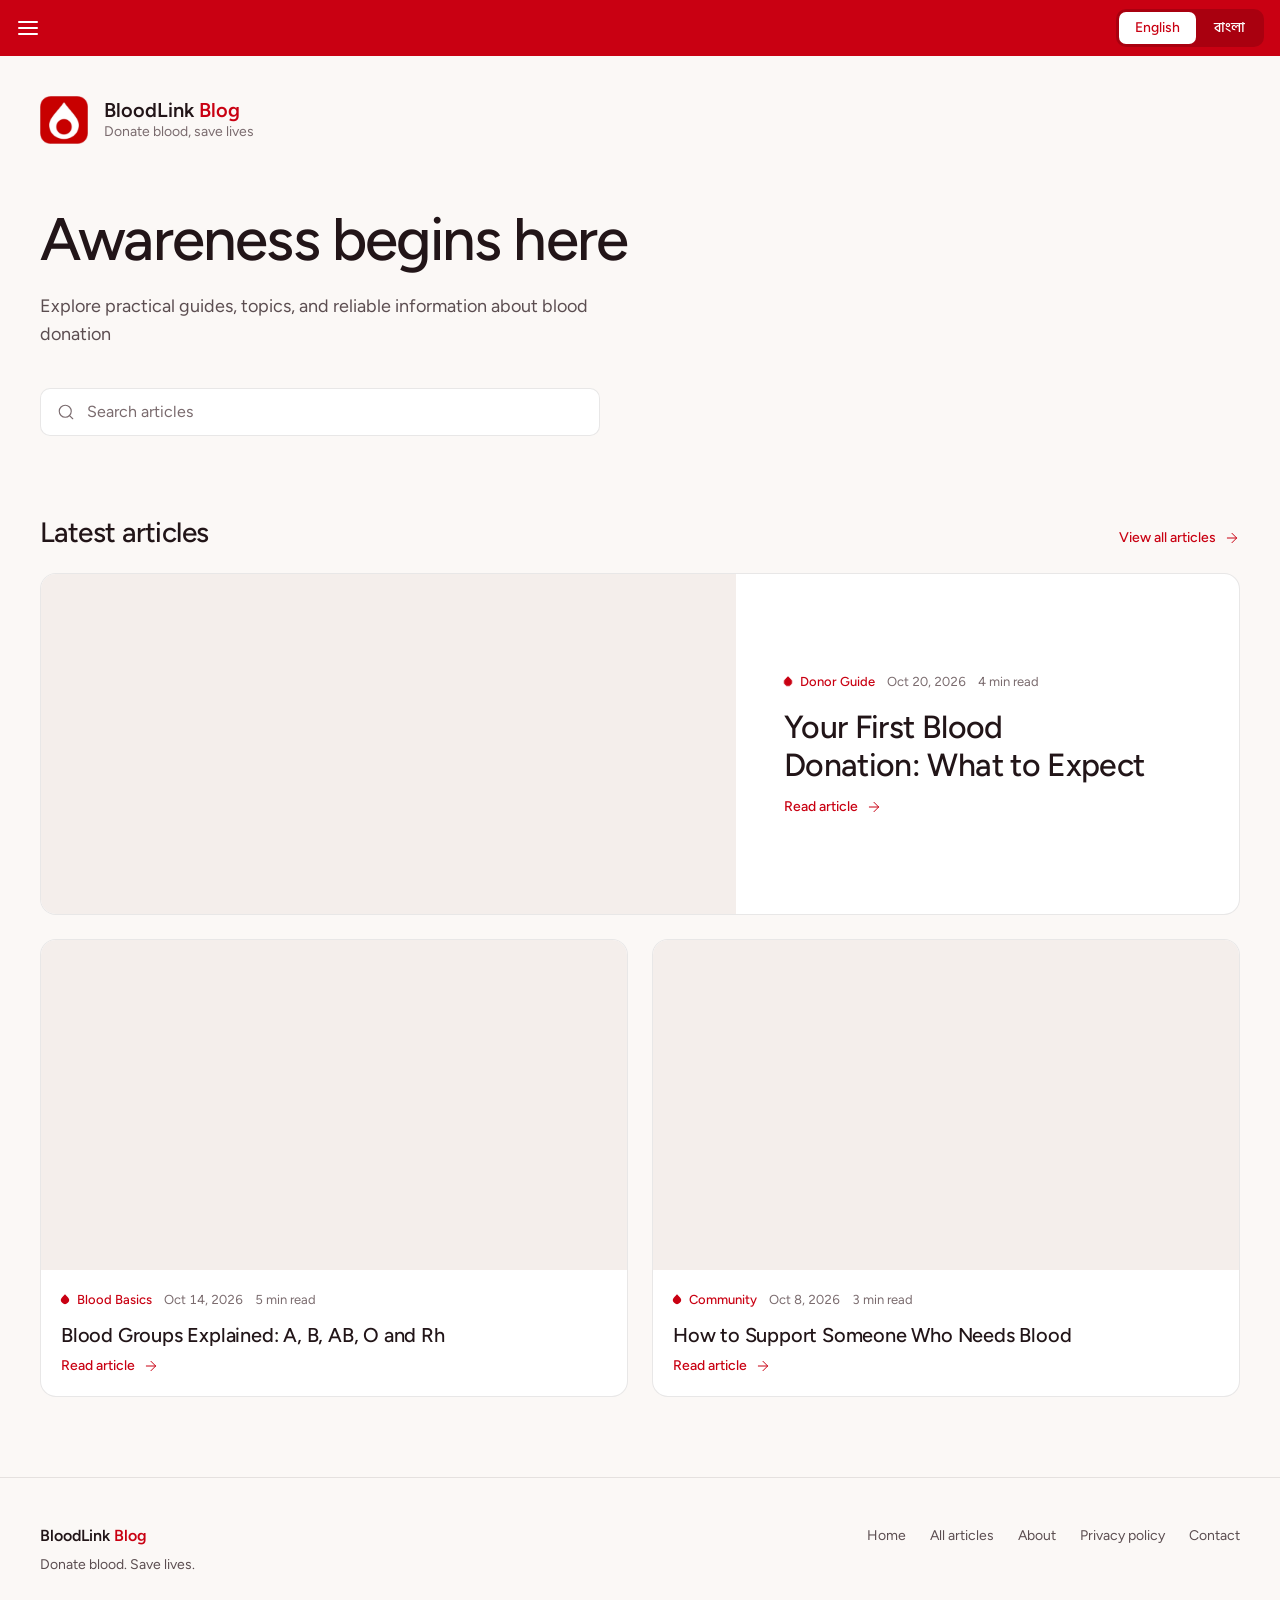
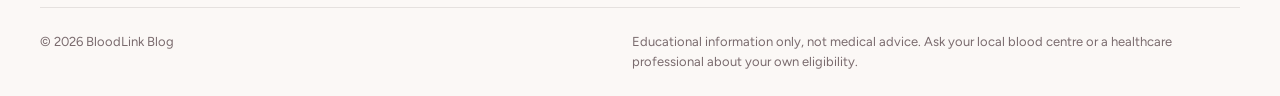
==== commit 6ef27268: "Add files via upload" ====
--- a/index.html
+++ b/index.html
@@ -18,25 +18,25 @@
   <link rel="apple-touch-icon" href="assets/apple-touch-icon.png">
   <link rel="manifest" href="manifest.webmanifest">
   <link rel="alternate" type="application/rss+xml" title="BloodLink Blog" href="feed.xml">
-  <meta name="description" content="Explore clear, reliable information about blood donation: donor guides, blood group basics and ways to support people who need blood.">
+  <meta name="description" content="Explore practical guides, topics, and reliable information about blood donation.">
   <link rel="canonical" href="https://suchock.github.io/">
   <meta property="og:type" content="website">
   <meta property="og:site_name" content="BloodLink Blog">
   <meta property="og:title" content="BloodLink Blog | Donate blood, save lives">
-  <meta property="og:description" content="Explore clear, reliable information about blood donation, from preparing for your first visit to how blood groups work.">
+  <meta property="og:description" content="Explore practical guides, topics, and reliable information about blood donation.">
   <meta property="og:image" content="https://suchock.github.io/assets/og-card.png">
   <meta name="twitter:card" content="summary_large_image">
   <meta name="twitter:title" content="BloodLink Blog | Donate blood, save lives">
-  <meta name="twitter:description" content="Explore clear, reliable information about blood donation, from preparing for your first visit to how blood groups work.">
+  <meta name="twitter:description" content="Explore practical guides, topics, and reliable information about blood donation.">
   <meta name="twitter:image" content="https://suchock.github.io/assets/og-card.png">
   <title>BloodLink Blog</title>
   <link rel="preconnect" href="https://fonts.googleapis.com"><link rel="preconnect" href="https://fonts.gstatic.com" crossorigin><link rel="stylesheet" href="https://fonts.googleapis.com/css2?family=Figtree:wght@400;500;600&family=Hind+Siliguri:wght@400;500;600&display=swap">
-  <link rel="stylesheet" href="css/style.css?v=20261127-1">
+  <link rel="stylesheet" href="css/style.css?v=20261128-2">
   <script src="js/config.js?v=20261121-2" defer></script>
   <script src="js/site.js?v=20261128-1" defer></script>
   <script src="js/analytics.js?v=20261121-2" defer></script>
   <script src="js/articles-loader.js?v=20261121-cms1" defer></script>
-  <script src="js/app.js?v=20261127-1" defer></script>
+  <script src="js/app.js?v=20261128-2" defer></script>
 <script type="application/ld+json">{"@context":"https://schema.org","@type":"WebSite","name":"BloodLink Blog","url":"https://suchock.github.io/","description":"Clear, reliable information about blood donation in English and Bangla.","inLanguage":["en","bn"],"publisher":{"@type":"Organization","name":"BloodLink Blog","url":"https://suchock.github.io/","logo":"https://suchock.github.io/assets/bloodlink-logo.png"}}</script>
 </head>
 <body class="home">
@@ -54,7 +54,7 @@
   <div class="scrim" id="scrim"></div>
   <aside class="side-menu" id="sideMenu" aria-hidden="true">
     <div class="side-menu-head">
-      <div class="brand-lockup"><img class="brand-logo menu-logo" src="assets/bloodlink-logo.png" alt="BloodLink logo"><div><strong>BloodLink Blog</strong><small data-i18n="menuSubtitle">Donate blood, save lives</small></div></div>
+      <div class="brand-lockup"><img class="brand-logo menu-logo" src="assets/bloodlink-logo.png" alt="BloodLink logo"><div><strong>BloodLink <span>Blog</span></strong><small data-i18n="menuSubtitle">Donate blood, save lives</small></div></div>
       <button class="icon-button close-menu" id="closeMenu" aria-label="Close menu"><svg class="icon" viewBox="0 0 24 24" aria-hidden="true"><path d="M18 6 6 18"/><path d="m6 6 12 12"/></svg></button>
     </div>
     <nav class="menu-links">
@@ -72,15 +72,14 @@
     <section class="hero">
       <div class="hero-brand">
         <img class="brand-logo hero-logo-image" src="assets/bloodlink-logo.png" alt="BloodLink logo" width="76" height="76">
-        <div class="hero-brand-copy"><h1>BloodLink Blog</h1></div>
+        <div class="hero-brand-copy"><h1>BloodLink <span>Blog</span></h1><p class="tagline" data-i18n="tagline">Donate blood, save lives</p></div>
       </div>
     </section>
 
     <section class="welcome-row">
       <div class="welcome-copy">
-        <p class="eyebrow" data-i18n="tagline">Donate blood, save lives</p>
-        <h2 data-i18n="heading">Give blood with confidence</h2>
-        <p class="section-intro" data-i18n="intro">Explore clear, reliable information about blood donation, from preparing for your first visit to how blood groups work</p>
+        <h2 data-i18n="heading">Awareness begins here</h2>
+        <p class="section-intro" data-i18n="intro">Explore practical guides, topics, and reliable information about blood donation</p>
       </div>
     </section>
 
@@ -102,7 +101,7 @@
   <footer class="footer">
     <div class="footer-main">
       <div class="footer-about"><a href="index.html" class="footer-brand">BloodLink <span>Blog</span></a><p data-i18n="footerText">Donate blood. Save lives.</p></div>
-      <nav class="footer-nav" aria-label="Footer"><a href="index.html" data-i18n="home">Home</a><a href="articles.html" data-i18n="allBlogs">All articles</a><a href="about.html" data-i18n="aboutShort">About</a><a href="privacy.html" data-i18n="privacy">Privacy policy</a><a href="mailto:bloodlink@example.com?subject=BloodLink%20Blog" data-report-link data-i18n="contact">Contact</a><a href="feed.xml" type="application/rss+xml">RSS</a></nav>
+      <nav class="footer-nav" aria-label="Footer"><a href="index.html" data-i18n="home">Home</a><a href="articles.html" data-i18n="allBlogs">All articles</a><a href="about.html" data-i18n="aboutShort">About</a><a href="privacy.html" data-i18n="privacy">Privacy policy</a><a href="mailto:bloodlink@example.com?subject=BloodLink%20Blog" data-report-link data-i18n="contact">Contact</a></nav>
     </div>
     <div class="footer-legal"><small>© <span id="year">2026</span> BloodLink Blog</small><small data-i18n="footerDisclaimer">Educational information only, not medical advice. Ask your local blood centre or a healthcare professional about your own eligibility.</small></div>
   </footer>
--- a/css/style.css
+++ b/css/style.css
@@ -569,3 +569,12 @@
 .to-top.show { opacity: 1; transform: none; pointer-events: auto; }
 .to-top:hover { color: var(--red); border-color: rgba(201, 0, 18, 0.4); }
 @media print { .to-top { display: none !important; } }
+
+/* Brand row: wordmark with the tagline directly underneath */
+.hero-brand { gap: 1rem; }
+.hero-logo-image { width: 3rem; height: 3rem; }
+.hero-brand-copy { flex-direction: column; align-items: flex-start; gap: 0; }
+.hero-brand-copy .tagline { font-size: 0.875rem; line-height: 1.25rem; color: var(--muted); }
+
+/* One brand mark everywhere: "Blog" in the brand red, like the footer */
+.hero-brand-copy h1 span, .hero-wordmark span, .brand-lockup strong span { color: var(--red); }
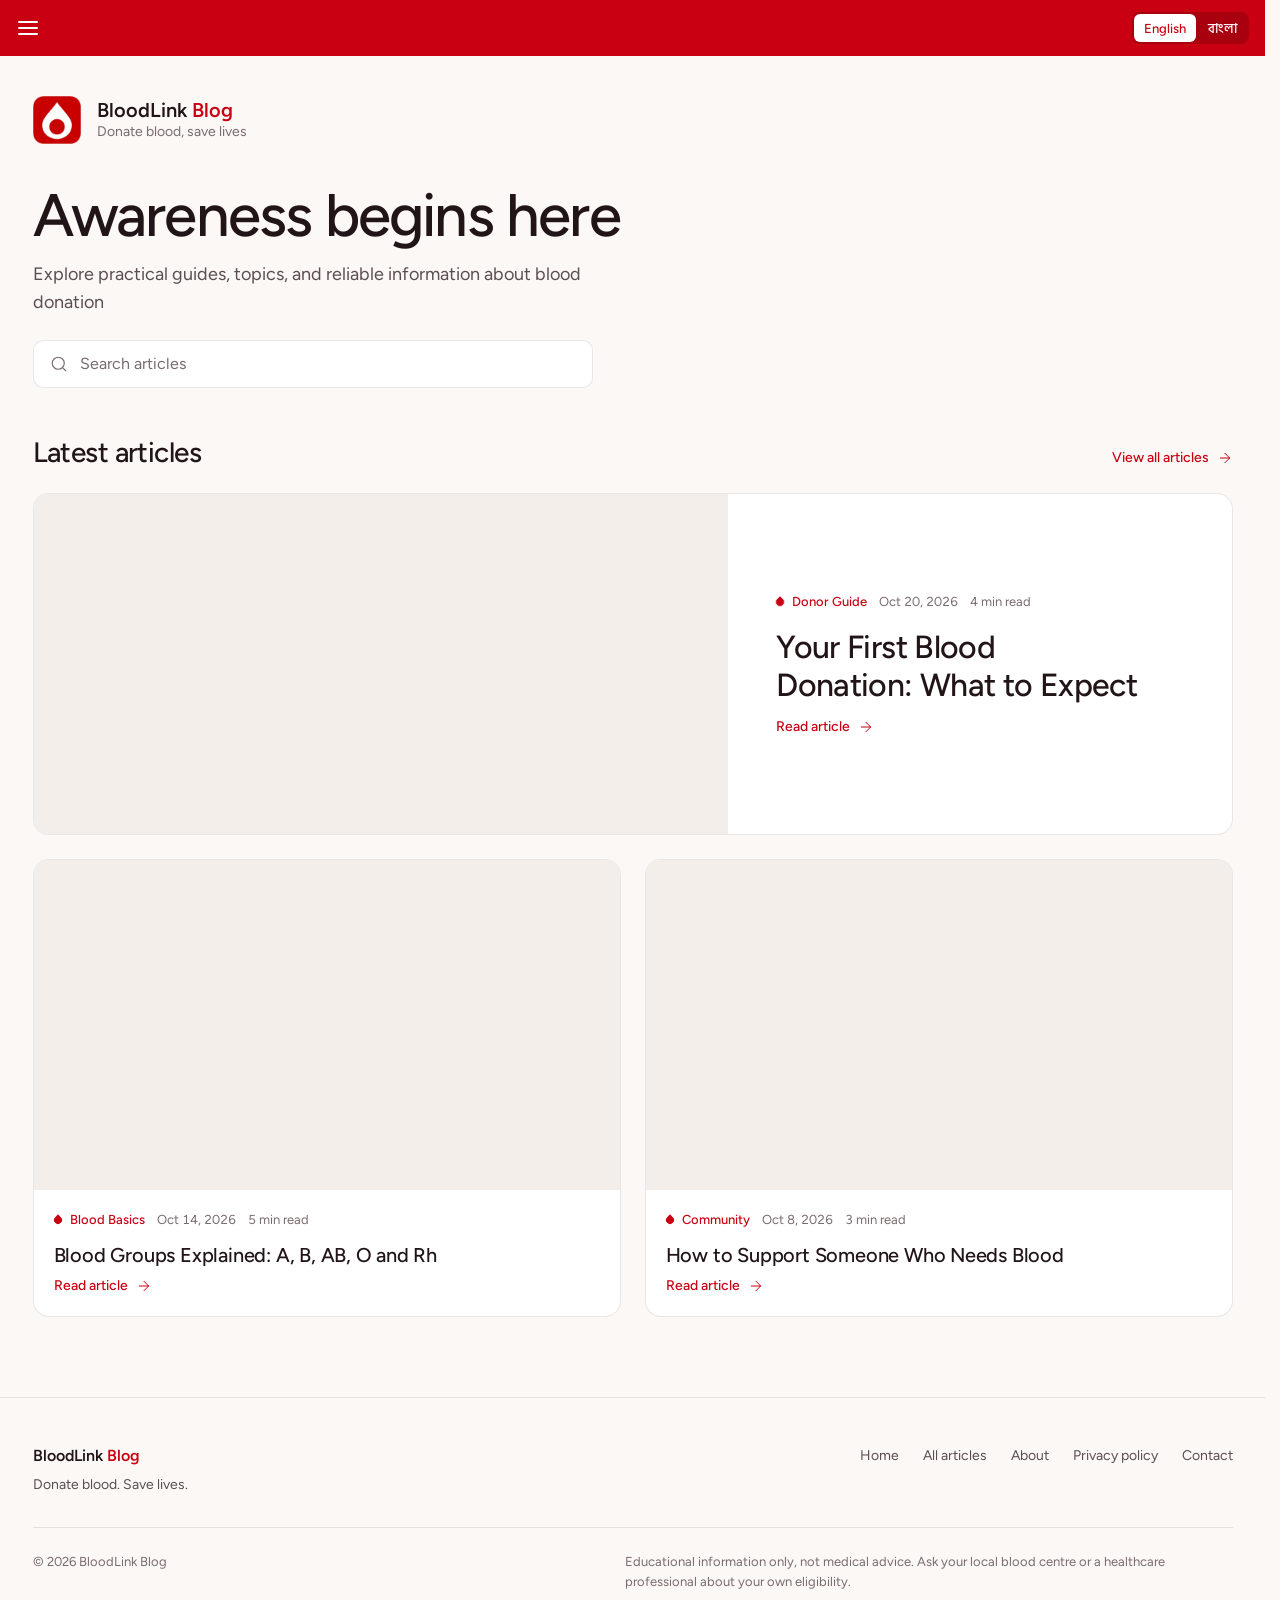
==== commit c43c28cf: "Add files via upload" ====
--- a/index.html
+++ b/index.html
@@ -19,25 +19,25 @@
   <link rel="manifest" href="manifest.webmanifest">
   <link rel="alternate" type="application/rss+xml" title="BloodLink Blog" href="feed.xml">
   <meta name="description" content="Explore practical guides, topics, and reliable information about blood donation.">
-  <link rel="canonical" href="https://suchock.github.io/">
+  <link rel="canonical" href="https://bloodlink-team.github.io/BloodLink-Blog-Page/">
   <meta property="og:type" content="website">
   <meta property="og:site_name" content="BloodLink Blog">
   <meta property="og:title" content="BloodLink Blog | Donate blood, save lives">
   <meta property="og:description" content="Explore practical guides, topics, and reliable information about blood donation.">
-  <meta property="og:image" content="https://suchock.github.io/assets/og-card.png">
+  <meta property="og:image" content="https://bloodlink-team.github.io/BloodLink-Blog-Page/assets/og-card.png?v=2">
   <meta name="twitter:card" content="summary_large_image">
   <meta name="twitter:title" content="BloodLink Blog | Donate blood, save lives">
   <meta name="twitter:description" content="Explore practical guides, topics, and reliable information about blood donation.">
-  <meta name="twitter:image" content="https://suchock.github.io/assets/og-card.png">
+  <meta name="twitter:image" content="https://bloodlink-team.github.io/BloodLink-Blog-Page/assets/og-card.png?v=2">
   <title>BloodLink Blog</title>
   <link rel="preconnect" href="https://fonts.googleapis.com"><link rel="preconnect" href="https://fonts.gstatic.com" crossorigin><link rel="stylesheet" href="https://fonts.googleapis.com/css2?family=Figtree:wght@400;500;600&family=Hind+Siliguri:wght@400;500;600&display=swap">
-  <link rel="stylesheet" href="css/style.css?v=20261128-2">
+  <link rel="stylesheet" href="css/style.css?v=20261128-3">
   <script src="js/config.js?v=20261121-2" defer></script>
-  <script src="js/site.js?v=20261128-1" defer></script>
+  <script src="js/site.js?v=20261128-2" defer></script>
   <script src="js/analytics.js?v=20261121-2" defer></script>
   <script src="js/articles-loader.js?v=20261121-cms1" defer></script>
-  <script src="js/app.js?v=20261128-2" defer></script>
-<script type="application/ld+json">{"@context":"https://schema.org","@type":"WebSite","name":"BloodLink Blog","url":"https://suchock.github.io/","description":"Clear, reliable information about blood donation in English and Bangla.","inLanguage":["en","bn"],"publisher":{"@type":"Organization","name":"BloodLink Blog","url":"https://suchock.github.io/","logo":"https://suchock.github.io/assets/bloodlink-logo.png"}}</script>
+  <script src="js/app.js?v=20261128-3" defer></script>
+<script type="application/ld+json">{"@context":"https://schema.org","@type":"WebSite","name":"BloodLink Blog","url":"https://bloodlink-team.github.io/BloodLink-Blog-Page/","description":"Clear, reliable information about blood donation in English and Bangla.","inLanguage":["en","bn"],"publisher":{"@type":"Organization","name":"BloodLink Blog","url":"https://bloodlink-team.github.io/BloodLink-Blog-Page/","logo":"https://bloodlink-team.github.io/BloodLink-Blog-Page/assets/bloodlink-logo.png"}}</script>
 </head>
 <body class="home">
   <a class="skip-link" href="#main" data-i18n="skip">Skip to content</a>
--- a/css/style.css
+++ b/css/style.css
@@ -85,15 +85,15 @@
 .brand-mini { display: none; }
 
 .language-switch {
-  display: flex; gap: 2px; padding: 0.1875rem;
-  border-radius: 0.625rem;
+  display: flex; gap: 2px; padding: 0.125rem;
+  border-radius: 0.5rem;
   background: rgba(0, 0, 0, 0.16);
 }
 .lang-button {
-  min-height: 2rem; padding: 0 1rem;
-  border: 0; border-radius: 0.4375rem;
+  min-height: 1.75rem; padding: 0 0.625rem;
+  border: 0; border-radius: 0.375rem;
   background: transparent; color: #fff;
-  font-size: 0.875rem; font-weight: 500; cursor: pointer;
+  font-size: 0.8125rem; font-weight: 500; cursor: pointer; line-height: 1;
   transition: background-color var(--t-fast) var(--ease), color var(--t-fast) var(--ease);
 }
 .lang-button:hover:not(.active) { background: rgba(255, 255, 255, 0.14); }
@@ -156,7 +156,7 @@
 .hero h1 { font-size: 1.25rem; line-height: 1.2; font-weight: 600; }
 .tagline { font-size: 0.875rem; line-height: 1.25rem; color: var(--muted); }
 
-.welcome-row { margin: 3rem 0 2rem; }
+.welcome-row { margin: 2rem 0 1.25rem; }
 .welcome-copy { max-width: 47.5rem; }
 .eyebrow {
   display: flex; align-items: center; gap: 0.5rem;
@@ -175,9 +175,9 @@
   text-wrap: balance;
 }
 html[lang="bn"] .welcome-row h2 { line-height: 1.3; letter-spacing: 0; }
-.section-intro { margin-top: 1.25rem; max-width: 36rem; font-size: 1.125rem; line-height: 1.75rem; color: var(--text-2); }
-
-.search-panel { max-width: 35rem; margin: 0 0 4rem; }
+.section-intro { margin-top: 0.75rem; max-width: 36rem; font-size: 1.125rem; line-height: 1.75rem; color: var(--text-2); }
+
+.search-panel { max-width: 35rem; margin: 0 0 2.5rem; }
 .search-box {
   display: flex; align-items: center; gap: 0.75rem;
   height: 3rem; padding: 0 0.75rem 0 1rem;
@@ -278,8 +278,8 @@
   .topbar { padding: 0 2rem; }
   .page-shell { width: min(var(--page), calc(100% - 4rem)); }
   .hero { padding-top: 2.5rem; }
-  .welcome-row { margin: 4rem 0 2.5rem; }
-  .search-panel { margin-bottom: 5rem; }
+  .welcome-row { margin: 2.5rem 0 1.5rem; }
+  .search-panel { margin-bottom: 3rem; }
   .blog-grid { gap: 1.5rem; }
 }
 
@@ -360,12 +360,12 @@
 
 @media (max-width: 760px) {
   .topbar { padding: 0 1rem; }
-  .lang-button { padding: 0 0.75rem; font-size: 0.8125rem; }
+  .lang-button { padding: 0 0.625rem; }
   .page-shell { width: calc(100% - 2rem); }
   .hero { padding-top: 1.5rem; }
-  .welcome-row { margin: 2rem 0 1.5rem; }
-  .section-intro { font-size: 1rem; line-height: 1.625rem; margin-top: 1rem; }
-  .search-panel { margin-bottom: 2.5rem; }
+  .welcome-row { margin: 1.5rem 0 1rem; }
+  .section-intro { font-size: 1rem; line-height: 1.625rem; margin-top: 0.5rem; }
+  .search-panel { margin-bottom: 2rem; }
   .section-heading h2 { font-size: 1.5rem; }
   .sort-label { display: none; }
   .blog-grid { gap: 1rem; }
@@ -418,10 +418,10 @@
 .hero-wordmark { font-size: 1.25rem; line-height: 1.2; font-weight: 600; }
 
 /* Articles page header */
-.page-head { margin: 2.5rem 0 2rem; }
+.page-head { margin: 1.5rem 0 1.25rem; }
 .page-title { font-size: clamp(2.125rem, 4.6vw, 3.25rem); line-height: 1.08; font-weight: 500; letter-spacing: -0.03em; text-wrap: balance; }
 html[lang="bn"] .page-title { line-height: 1.3; letter-spacing: 0; }
-.all-articles .search-panel { margin-bottom: 2rem; }
+.all-articles .search-panel { margin-bottom: 1.5rem; }
 .list-toolbar { display: flex; flex-wrap: wrap; align-items: center; justify-content: space-between; gap: 1rem; margin-bottom: 1.5rem; }
 .result-count { margin-inline-start: auto; font-size: 0.875rem; line-height: 1.25rem; color: var(--muted); font-variant-numeric: tabular-nums; }
 .topic-chip { min-height: 2.25rem; padding: 0 0.875rem; }
@@ -459,7 +459,7 @@
 
 /* Touch devices: comfortable targets, no hover-only affordances */
 @media (pointer: coarse) {
-  .lang-button { min-height: 2.25rem; }
+  .lang-button { min-height: 2rem; }
   .menu-links a, .menu-links button { min-height: 2.75rem; }
   .topic-chip { min-height: 2.5rem; }
 }
@@ -490,7 +490,7 @@
 /* Tablets */
 @media (min-width: 761px) and (max-width: 1099px) {
   .welcome-row h2 { font-size: clamp(2.5rem, 6vw, 3.25rem); }
-  .page-head { margin-top: 2rem; }
+  .page-head { margin-top: 1.5rem; }
 }
 
 /* Large displays: everything is sized in rem, so the whole layout scales with the root size */
@@ -578,3 +578,30 @@
 
 /* One brand mark everywhere: "Blog" in the brand red, like the footer */
 .hero-brand-copy h1 span, .hero-wordmark span, .brand-lockup strong span { color: var(--red); }
+
+/* Menu open: the page behind it must not scroll */
+html { scrollbar-gutter: stable; }
+html:has(body.menu-open), body.menu-open { overflow: hidden; }
+body.menu-open { touch-action: none; }
+.side-menu { overscroll-behavior: contain; overflow-y: auto; touch-action: pan-y; }
+.scrim { touch-action: none; }
+
+/* ---------- Motion pass: one easing, short durations ---------- */
+@media (prefers-reduced-motion: no-preference) {
+  html { scroll-behavior: smooth; }
+  @view-transition { navigation: auto; }
+  .topbar { view-transition-name: topbar; }
+  ::view-transition-old(root) { animation: 160ms var(--ease) both bl-out; }
+  ::view-transition-new(root) { animation: 260ms var(--ease) both bl-in; }
+  @keyframes bl-out { to { opacity: 0; } }
+  @keyframes bl-in { from { opacity: 0; transform: translateY(0.375rem); } }
+  .blog-grid.swap > .blog-card { animation: bl-rise 280ms var(--ease) both; }
+  .icon-button, .lang-button, .topic-chip, .btn, .section-link, .to-top, .menu-links a, .menu-links button {
+    transition-property: background-color, color, border-color, transform, opacity, box-shadow;
+    transition-duration: 200ms; transition-timing-function: var(--ease);
+  }
+  .icon-button:active, .lang-button:active, .topic-chip:active, .to-top:active { transform: scale(0.96); }
+  .blog-card { transition: transform 280ms var(--ease), box-shadow 280ms var(--ease), border-color 200ms var(--ease); }
+  .blog-card:hover { transform: translateY(-2px); }
+  .scrim { transition: opacity 280ms var(--ease); }
+}
